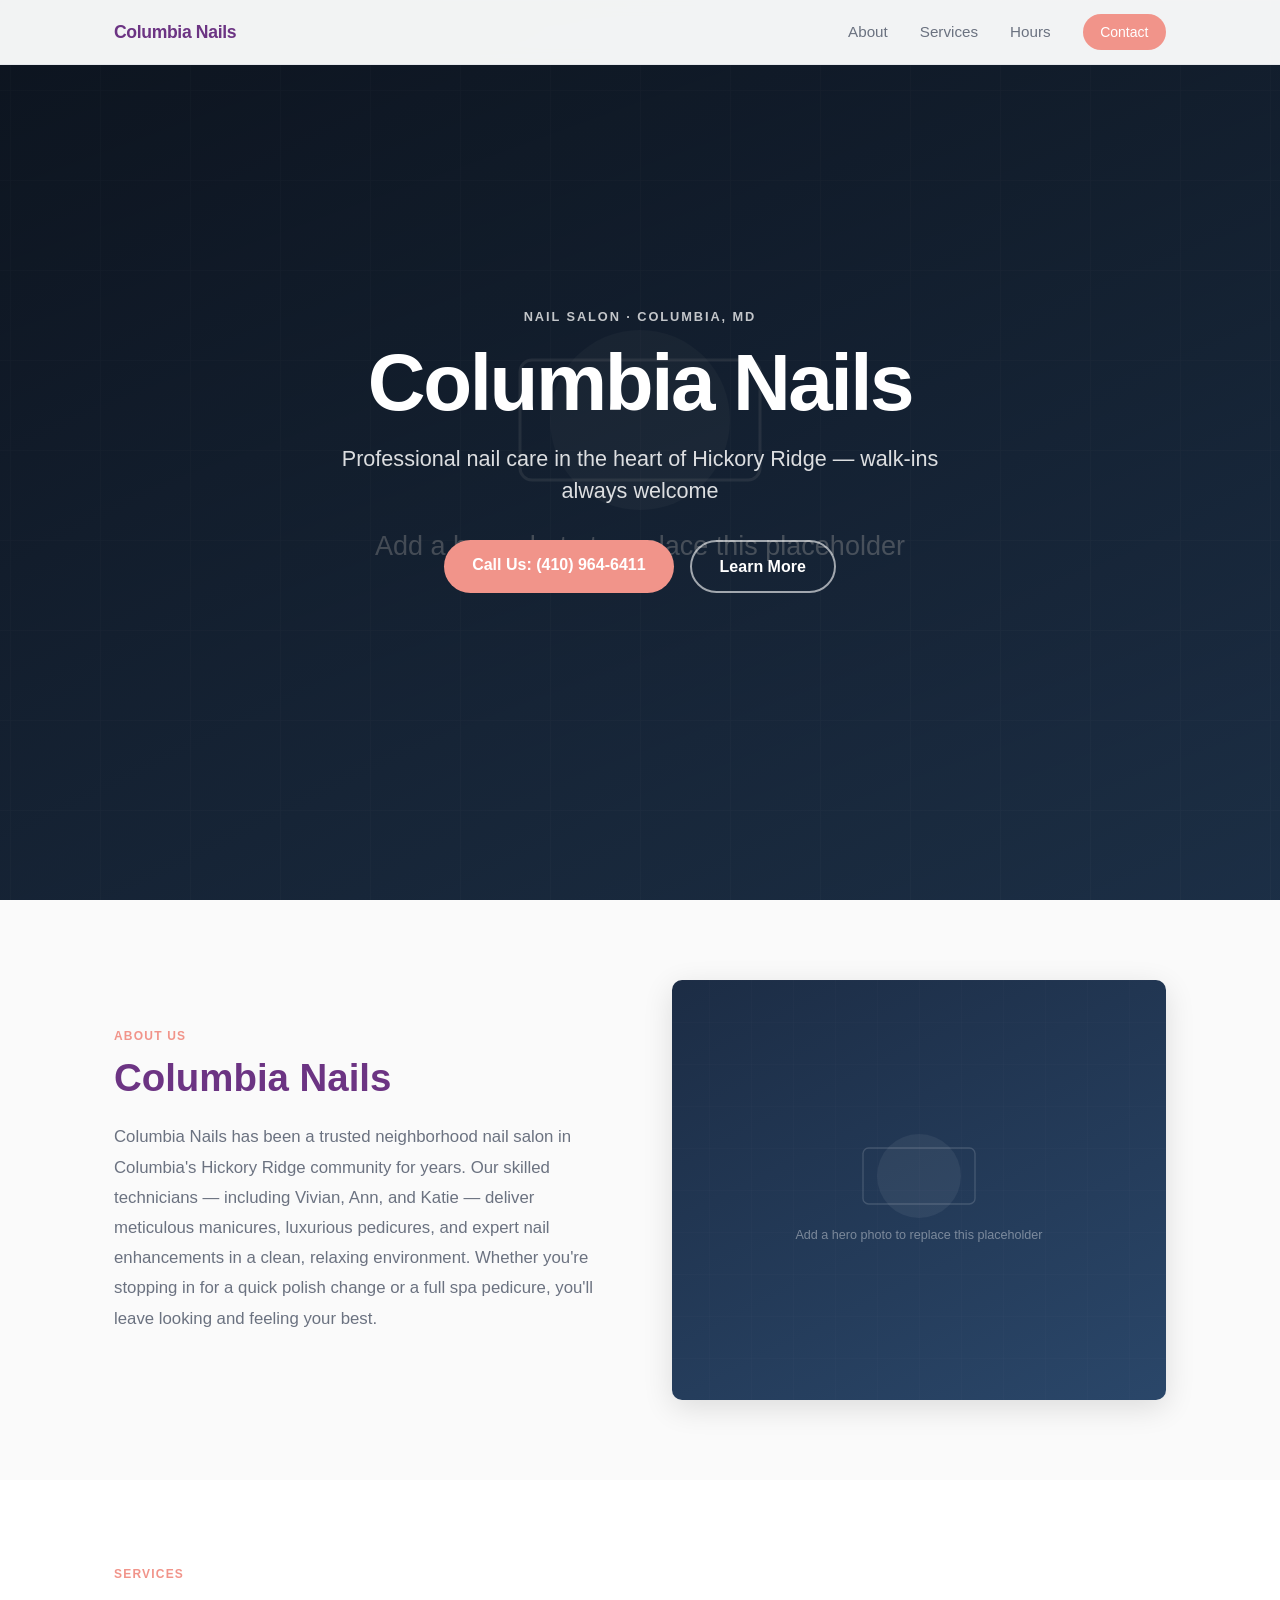
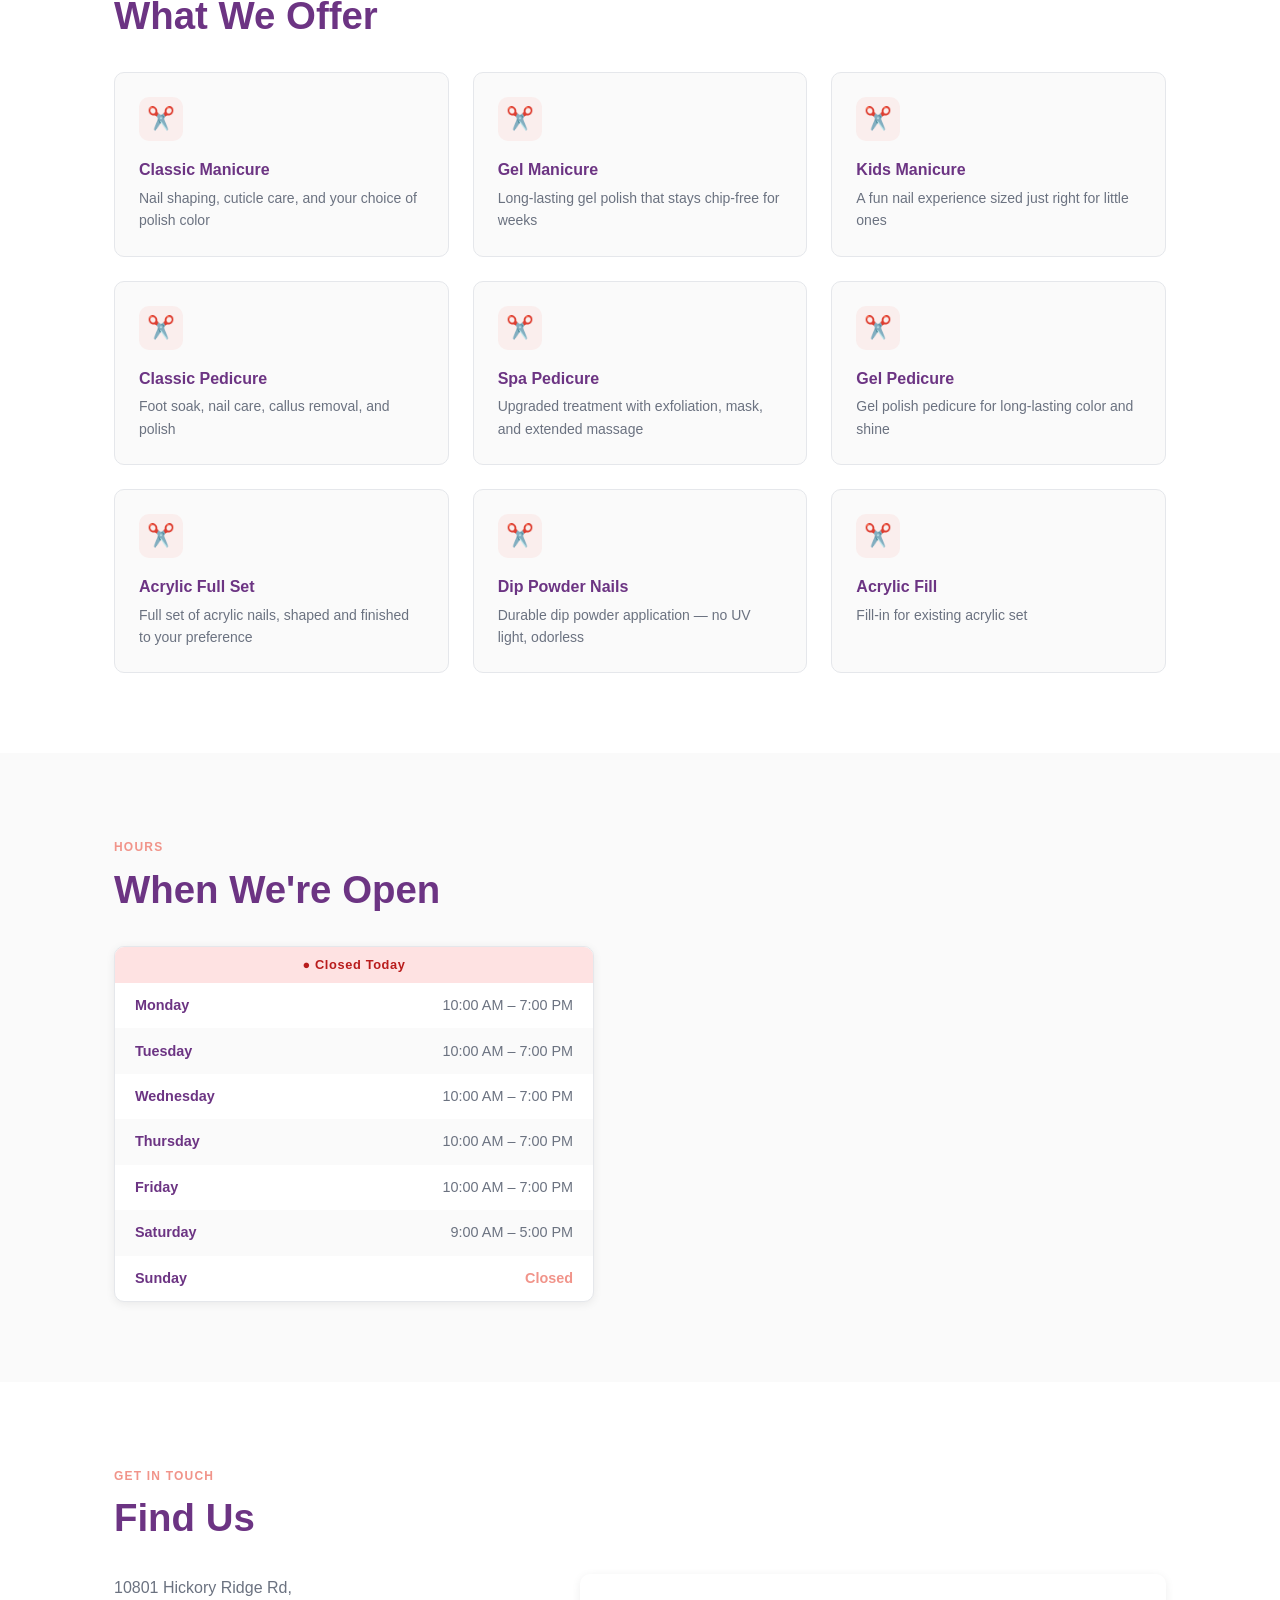
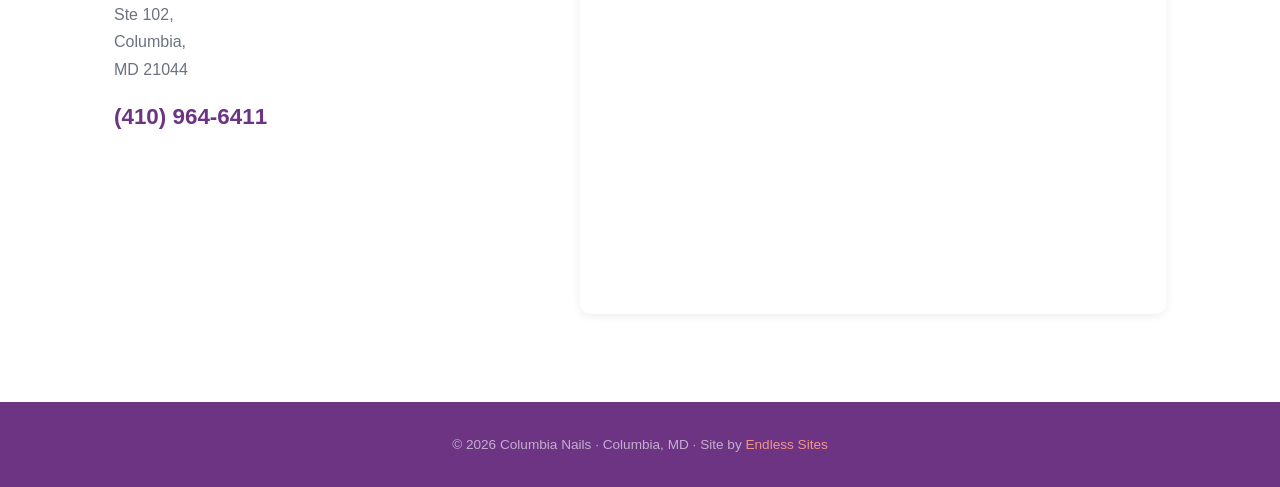
==== sites/columbia-nails-hickory-ridge/index.html @ 7e6adc99 "Bootstrap endless_sites pipeline with 3 prototype sites - CLAUDE.md: standing session instructions f" ====
<!DOCTYPE html>
<html lang="en">
<head>
  <meta charset="UTF-8">
  <meta name="viewport" content="width=device-width, initial-scale=1.0">
  <meta name="description" content="Professional nail care in the heart of Hickory Ridge — walk-ins always welcome">
  <meta property="og:title" content="Columbia Nails">
  <meta property="og:description" content="Professional nail care in the heart of Hickory Ridge — walk-ins always welcome">
  <meta property="og:type" content="website">
  <meta property="og:image" content="assets/placeholder-hero.svg">
  <title>Columbia Nails</title>
  <link rel="stylesheet" href="style.css">
  <style>
    :root {
      --color-primary: #6C3483;
      --color-accent: #F1948A;
    }
  </style>
</head>
<body>

  <!-- ── Navigation ──────────────────────────────────────── -->
  <nav class="nav" id="nav" role="navigation" aria-label="Main navigation">
    <div class="nav__inner">
      <a href="#" class="nav__logo">Columbia Nails</a>
      <button class="nav__hamburger" id="nav-toggle" aria-label="Toggle menu" aria-expanded="false">
        <span></span><span></span><span></span>
      </button>
      <ul class="nav__links" id="nav-links">
        <li><a href="#about">About</a></li>
        <li><a href="#services">Services</a></li>
        <li><a href="#hours">Hours</a></li>
        <li><a href="#contact" class="btn btn--accent">Contact</a></li>
      </ul>
    </div>
  </nav>

  <!-- ── Hero ────────────────────────────────────────────── -->
  <section class="hero" id="hero" style="background-image: url('assets/placeholder-hero.svg');" aria-label="Columbia Nails hero">
    <div class="hero__overlay" aria-hidden="true"></div>
    <div class="hero__content">
      <p class="hero__eyebrow">Nail Salon · Columbia, MD</p>
      <h1 class="hero__title">Columbia Nails</h1>
      <p class="hero__tagline">Professional nail care in the heart of Hickory Ridge — walk-ins always welcome</p>
      <div class="hero__cta">
        <a href="tel:4109646411" class="btn btn--accent">Call Us: (410) 964-6411</a>
        <a href="#about" class="btn btn--outline" style="color:#fff;border-color:rgba(255,255,255,.6);">Learn More</a>
      </div>
    </div>
  </section>

  <!-- ── About ───────────────────────────────────────────── -->
  <section class="about section" id="about">
    <div class="container">
      <div class="about__grid">
        <div class="about__text">
          <span class="section-label">About Us</span>
          <h2>Columbia Nails</h2>
          <p>Columbia Nails has been a trusted neighborhood nail salon in Columbia&#x27;s Hickory Ridge community for years. Our skilled technicians — including Vivian, Ann, and Katie — deliver meticulous manicures, luxurious pedicures, and expert nail enhancements in a clean, relaxing environment. Whether you&#x27;re stopping in for a quick polish change or a full spa pedicure, you&#x27;ll leave looking and feeling your best.</p>
          
        </div>
        <div class="about__image">
          <img src="assets/placeholder-hero.svg" alt="Inside Columbia Nails" loading="lazy">
        </div>
      </div>
    </div>
  </section>

  <!-- ── Services / Menu ─────────────────────────────────── -->
  <section class="services section section--alt" id="services">
    <div class="container">
      <span class="section-label">Services</span>
      <h2>What We Offer</h2>
      <div class="services__grid"><div class="service-card"><div class="service-card__icon">✂️</div><div class="service-card__title">Classic Manicure</div><div class="service-card__desc">Nail shaping, cuticle care, and your choice of polish color</div></div>
<div class="service-card"><div class="service-card__icon">✂️</div><div class="service-card__title">Gel Manicure</div><div class="service-card__desc">Long-lasting gel polish that stays chip-free for weeks</div></div>
<div class="service-card"><div class="service-card__icon">✂️</div><div class="service-card__title">Kids Manicure</div><div class="service-card__desc">A fun nail experience sized just right for little ones</div></div>
<div class="service-card"><div class="service-card__icon">✂️</div><div class="service-card__title">Classic Pedicure</div><div class="service-card__desc">Foot soak, nail care, callus removal, and polish</div></div>
<div class="service-card"><div class="service-card__icon">✂️</div><div class="service-card__title">Spa Pedicure</div><div class="service-card__desc">Upgraded treatment with exfoliation, mask, and extended massage</div></div>
<div class="service-card"><div class="service-card__icon">✂️</div><div class="service-card__title">Gel Pedicure</div><div class="service-card__desc">Gel polish pedicure for long-lasting color and shine</div></div>
<div class="service-card"><div class="service-card__icon">✂️</div><div class="service-card__title">Acrylic Full Set</div><div class="service-card__desc">Full set of acrylic nails, shaped and finished to your preference</div></div>
<div class="service-card"><div class="service-card__icon">✂️</div><div class="service-card__title">Dip Powder Nails</div><div class="service-card__desc">Durable dip powder application — no UV light, odorless</div></div>
<div class="service-card"><div class="service-card__icon">✂️</div><div class="service-card__title">Acrylic Fill</div><div class="service-card__desc">Fill-in for existing acrylic set</div></div></div>
    </div>
  </section>

  <!-- ── Hours ───────────────────────────────────────────── -->
  <section class="hours section" id="hours">
    <div class="container">
      <span class="section-label">Hours</span>
      <h2>When We're Open</h2>
      <div class="hours__card">
        <div class="hours__badge" id="open-now-badge" hidden></div>
        <table class="hours__table" aria-label="Business hours">
          <tbody>
            <tr><td>Monday</td><td>10:00 AM – 7:00 PM</td></tr>
            <tr><td>Tuesday</td><td>10:00 AM – 7:00 PM</td></tr>
            <tr><td>Wednesday</td><td>10:00 AM – 7:00 PM</td></tr>
            <tr><td>Thursday</td><td>10:00 AM – 7:00 PM</td></tr>
            <tr><td>Friday</td><td>10:00 AM – 7:00 PM</td></tr>
            <tr><td>Saturday</td><td>9:00 AM – 5:00 PM</td></tr>
            <tr><td>Sunday</td><td>Closed</td></tr>
          </tbody>
        </table>
      </div>
    </div>
  </section>

  <!-- ── Gallery ─────────────────────────────────────────── -->
  

  <!-- ── Contact ─────────────────────────────────────────── -->
  <section class="contact section section--alt" id="contact">
    <div class="container">
      <span class="section-label">Get In Touch</span>
      <h2>Find Us</h2>
      <div class="contact__grid">
        <div class="contact__info">
          <p class="contact__address">10801 Hickory Ridge Rd,<br> Ste 102,<br> Columbia,<br> MD 21044</p>
          <a href="tel:4109646411" class="contact__phone">(410) 964-6411</a>
          
          
        </div>
        <div class="contact__map">
          <iframe src="https://maps.google.com/maps?q=10801+Hickory+Ridge+Rd+Columbia+MD+21044&amp;output=embed" allowfullscreen loading="lazy" title="Map"></iframe>
        </div>
      </div>
    </div>
  </section>

  <!-- ── Footer ──────────────────────────────────────────── -->
  <footer class="footer">
    <div class="container">
      <p>&copy; 2026 Columbia Nails &middot; Columbia, MD &middot; Site by <a href="#">Endless Sites</a></p>
    </div>
  </footer>

  <script>
    const HOURS_DATA = {"monday": "10:00 AM \u2013 7:00 PM", "tuesday": "10:00 AM \u2013 7:00 PM", "wednesday": "10:00 AM \u2013 7:00 PM", "thursday": "10:00 AM \u2013 7:00 PM", "friday": "10:00 AM \u2013 7:00 PM", "saturday": "9:00 AM \u2013 5:00 PM", "sunday": "Closed"};
  </script>
  <script src="script.js"></script>
</body>
</html>
---- sites/columbia-nails-hickory-ridge/style.css ----
/* =========================================================
   endless_sites — Business Template Stylesheet
   Self-contained, no external dependencies.
   Colors injected via <style> block in <head>.
   ========================================================= */

:root {
  --color-primary: #2C3E50;
  --color-accent: #E67E22;
  --color-bg: #FAFAFA;
  --color-surface: #FFFFFF;
  --color-text: #1F2937;
  --color-text-light: #6B7280;
  --color-border: #E5E7EB;
  --font: -apple-system, BlinkMacSystemFont, 'Segoe UI', Roboto, Helvetica, Arial, sans-serif;
  --radius: 10px;
  --shadow: 0 2px 10px rgba(0,0,0,.07);
  --shadow-lg: 0 8px 30px rgba(0,0,0,.12);
  --max-width: 1100px;
  --transition: .2s ease;
}

*, *::before, *::after { box-sizing: border-box; margin: 0; padding: 0; }

html { scroll-behavior: smooth; font-size: 16px; }

body {
  font-family: var(--font);
  background: var(--color-bg);
  color: var(--color-text);
  line-height: 1.6;
}

img { display: block; max-width: 100%; height: auto; }
a { color: inherit; text-decoration: none; }
ul { list-style: none; }

/* ── Utility ─────────────────────────────────────────────── */
.container { max-width: var(--max-width); margin: 0 auto; padding: 0 1.5rem; }

.section { padding: 5rem 0; }
.section--alt { background: var(--color-surface); }

.section-label {
  display: inline-block;
  font-size: .75rem;
  font-weight: 700;
  letter-spacing: .1em;
  text-transform: uppercase;
  color: var(--color-accent);
  margin-bottom: .5rem;
}

.section h2 {
  font-size: clamp(1.6rem, 4vw, 2.4rem);
  font-weight: 700;
  color: var(--color-primary);
  margin-bottom: 1.25rem;
  line-height: 1.25;
}

.btn {
  display: inline-block;
  padding: .75rem 1.75rem;
  border-radius: 50px;
  font-weight: 600;
  font-size: 1rem;
  transition: transform var(--transition), box-shadow var(--transition), background var(--transition);
  cursor: pointer;
  border: none;
}
.btn:hover { transform: translateY(-2px); box-shadow: var(--shadow-lg); }

.btn--accent {
  background: var(--color-accent);
  color: #fff;
}
.btn--accent:hover { background: color-mix(in srgb, var(--color-accent) 85%, #000); }

.btn--outline {
  background: transparent;
  color: var(--color-primary);
  border: 2px solid var(--color-primary);
}
.btn--outline:hover { background: var(--color-primary); color: #fff; }

/* ── Nav ─────────────────────────────────────────────────── */
.nav {
  position: fixed;
  top: 0; left: 0; right: 0;
  z-index: 100;
  background: rgba(255,255,255,.95);
  backdrop-filter: blur(8px);
  border-bottom: 1px solid var(--color-border);
  transition: box-shadow var(--transition);
}
.nav.scrolled { box-shadow: var(--shadow); }

.nav__inner {
  max-width: var(--max-width);
  margin: 0 auto;
  padding: 0 1.5rem;
  height: 64px;
  display: flex;
  align-items: center;
  justify-content: space-between;
}

.nav__logo {
  font-weight: 800;
  font-size: 1.1rem;
  color: var(--color-primary);
  letter-spacing: -.02em;
}

.nav__links {
  display: flex;
  gap: 2rem;
  align-items: center;
}

.nav__links a {
  font-size: .95rem;
  font-weight: 500;
  color: var(--color-text-light);
  transition: color var(--transition);
}
.nav__links a:hover { color: var(--color-primary); }

.nav__links a.btn {
  color: #fff;
  padding: .45rem 1.1rem;
  font-size: .875rem;
}

.nav__hamburger {
  display: none;
  flex-direction: column;
  gap: 5px;
  background: none;
  border: none;
  cursor: pointer;
  padding: 4px;
}
.nav__hamburger span {
  display: block;
  width: 24px;
  height: 2px;
  background: var(--color-primary);
  border-radius: 2px;
  transition: transform var(--transition), opacity var(--transition);
}
.nav__hamburger.open span:nth-child(1) { transform: translateY(7px) rotate(45deg); }
.nav__hamburger.open span:nth-child(2) { opacity: 0; }
.nav__hamburger.open span:nth-child(3) { transform: translateY(-7px) rotate(-45deg); }

/* ── Hero ────────────────────────────────────────────────── */
.hero {
  position: relative;
  min-height: 100vh;
  display: flex;
  align-items: center;
  justify-content: center;
  text-align: center;
  background-color: var(--color-primary);
  background-size: cover;
  background-position: center;
  background-attachment: fixed;
}

.hero__overlay {
  position: absolute;
  inset: 0;
  background: linear-gradient(160deg, rgba(0,0,0,.55) 0%, rgba(0,0,0,.35) 100%);
}

.hero__content {
  position: relative;
  z-index: 1;
  color: #fff;
  max-width: 700px;
  padding: 2rem 1.5rem;
}

.hero__eyebrow {
  font-size: .8rem;
  font-weight: 700;
  letter-spacing: .15em;
  text-transform: uppercase;
  color: rgba(255,255,255,.75);
  margin-bottom: .75rem;
}

.hero__title {
  font-size: clamp(2.5rem, 8vw, 5rem);
  font-weight: 800;
  line-height: 1.1;
  letter-spacing: -.03em;
  margin-bottom: 1rem;
}

.hero__tagline {
  font-size: clamp(1rem, 2.5vw, 1.35rem);
  font-weight: 400;
  color: rgba(255,255,255,.85);
  margin-bottom: 2rem;
  line-height: 1.5;
}

.hero__cta { display: flex; gap: 1rem; justify-content: center; flex-wrap: wrap; }

/* ── About ───────────────────────────────────────────────── */
.about__grid {
  display: grid;
  grid-template-columns: 1fr 1fr;
  gap: 4rem;
  align-items: center;
}

.about__text p {
  color: var(--color-text-light);
  font-size: 1.05rem;
  line-height: 1.8;
  margin-bottom: 1.5rem;
}

.about__badge {
  display: inline-flex;
  align-items: center;
  gap: .5rem;
  background: color-mix(in srgb, var(--color-accent) 12%, transparent);
  color: var(--color-accent);
  border: 1px solid color-mix(in srgb, var(--color-accent) 25%, transparent);
  padding: .4rem 1rem;
  border-radius: 50px;
  font-size: .85rem;
  font-weight: 600;
}

.about__image img {
  width: 100%;
  height: 420px;
  object-fit: cover;
  border-radius: var(--radius);
  box-shadow: var(--shadow-lg);
}

/* ── Services / Menu ─────────────────────────────────────── */
.services__grid {
  display: grid;
  grid-template-columns: repeat(auto-fill, minmax(280px, 1fr));
  gap: 1.5rem;
  margin-top: 2rem;
}

.service-card {
  background: var(--color-bg);
  border: 1px solid var(--color-border);
  border-radius: var(--radius);
  padding: 1.5rem;
  transition: box-shadow var(--transition), transform var(--transition);
}
.service-card:hover { box-shadow: var(--shadow-lg); transform: translateY(-3px); }

.service-card__icon {
  width: 44px; height: 44px;
  border-radius: 10px;
  background: color-mix(in srgb, var(--color-accent) 12%, transparent);
  display: flex; align-items: center; justify-content: center;
  font-size: 1.4rem;
  margin-bottom: 1rem;
}

.service-card__title {
  font-size: 1rem;
  font-weight: 700;
  color: var(--color-primary);
  margin-bottom: .25rem;
}
.service-card__price {
  font-size: .875rem;
  color: var(--color-accent);
  font-weight: 600;
  margin-bottom: .5rem;
}
.service-card__desc {
  font-size: .875rem;
  color: var(--color-text-light);
  line-height: 1.6;
}

.menu-section { margin-bottom: 2.5rem; }
.menu-section__title {
  font-size: 1.1rem;
  font-weight: 700;
  color: var(--color-primary);
  border-bottom: 2px solid var(--color-accent);
  padding-bottom: .5rem;
  margin-bottom: 1rem;
  display: inline-block;
}
.menu-item {
  display: flex;
  justify-content: space-between;
  align-items: baseline;
  padding: .6rem 0;
  border-bottom: 1px solid var(--color-border);
  gap: 1rem;
}
.menu-item:last-child { border-bottom: none; }
.menu-item__name { font-weight: 500; }
.menu-item__price { font-size: .875rem; color: var(--color-accent); font-weight: 600; white-space: nowrap; }
.menu-item__desc { font-size: .825rem; color: var(--color-text-light); width: 100%; }

/* ── Hours ───────────────────────────────────────────────── */
.hours__card {
  max-width: 480px;
  background: var(--color-surface);
  border: 1px solid var(--color-border);
  border-radius: var(--radius);
  overflow: hidden;
  box-shadow: var(--shadow);
  margin-top: 2rem;
}

.hours__badge {
  background: #DCFCE7;
  color: #15803D;
  font-size: .8rem;
  font-weight: 700;
  text-align: center;
  padding: .5rem;
  letter-spacing: .05em;
}
.hours__badge.closed { background: #FEE2E2; color: #B91C1C; }

.hours__table { width: 100%; border-collapse: collapse; }
.hours__table tr:nth-child(even) { background: var(--color-bg); }
.hours__table td {
  padding: .7rem 1.25rem;
  font-size: .9rem;
}
.hours__table td:first-child { font-weight: 600; color: var(--color-primary); }
.hours__table td:last-child { color: var(--color-text-light); text-align: right; }
.hours__table tr.today td { color: var(--color-primary); font-weight: 700; }
.hours__table tr.today td:last-child { color: var(--color-accent); }

/* ── Gallery ─────────────────────────────────────────────── */
.gallery { padding: 5rem 0; background: var(--color-primary); }
.gallery h2 { color: #fff; }
.gallery .section-label { color: rgba(255,255,255,.6); }

.gallery__grid {
  display: grid;
  grid-template-columns: repeat(3, 1fr);
  gap: 1rem;
  margin-top: 2rem;
}
.gallery__grid img {
  width: 100%;
  height: 240px;
  object-fit: cover;
  border-radius: var(--radius);
  transition: transform var(--transition);
  cursor: zoom-in;
}
.gallery__grid img:hover { transform: scale(1.02); }
.gallery__grid.single { grid-template-columns: 1fr; max-width: 640px; }
.gallery__grid.single img { height: 360px; }

/* ── Contact ─────────────────────────────────────────────── */
.contact__grid {
  display: grid;
  grid-template-columns: 1fr 1.4fr;
  gap: 3rem;
  align-items: start;
  margin-top: 2rem;
}

.contact__address {
  font-size: 1rem;
  line-height: 1.7;
  color: var(--color-text-light);
  margin-bottom: 1rem;
}
.contact__phone {
  display: inline-block;
  font-size: 1.4rem;
  font-weight: 700;
  color: var(--color-primary);
  margin-bottom: 1rem;
  transition: color var(--transition);
}
.contact__phone:hover { color: var(--color-accent); }

.contact__email {
  display: block;
  font-size: .95rem;
  color: var(--color-text-light);
  margin-bottom: 1.5rem;
  transition: color var(--transition);
}
.contact__email:hover { color: var(--color-accent); }

.contact__map iframe {
  width: 100%;
  height: 340px;
  border: none;
  border-radius: var(--radius);
  box-shadow: var(--shadow);
}

/* Contact form */
.contact-form { margin-top: 1.5rem; }
.contact-form label {
  display: block;
  font-size: .85rem;
  font-weight: 600;
  color: var(--color-primary);
  margin-bottom: .3rem;
}
.contact-form input,
.contact-form textarea {
  width: 100%;
  padding: .65rem 1rem;
  border: 1px solid var(--color-border);
  border-radius: 6px;
  font-family: var(--font);
  font-size: .95rem;
  background: var(--color-bg);
  color: var(--color-text);
  margin-bottom: 1rem;
  transition: border-color var(--transition);
}
.contact-form input:focus,
.contact-form textarea:focus {
  outline: none;
  border-color: var(--color-accent);
}
.contact-form textarea { resize: vertical; min-height: 100px; }

/* ── Footer ──────────────────────────────────────────────── */
.footer {
  background: var(--color-primary);
  color: rgba(255,255,255,.6);
  text-align: center;
  padding: 2rem 1.5rem;
  font-size: .85rem;
}
.footer a { color: var(--color-accent); }
.footer a:hover { text-decoration: underline; }

/* ── Responsive ──────────────────────────────────────────── */
@media (max-width: 768px) {
  .section { padding: 3.5rem 0; }

  .nav__hamburger { display: flex; }
  .nav__links {
    display: none;
    position: absolute;
    top: 64px; left: 0; right: 0;
    background: var(--color-surface);
    border-bottom: 1px solid var(--color-border);
    flex-direction: column;
    gap: 0;
    padding: .5rem 0;
    box-shadow: var(--shadow-lg);
  }
  .nav__links.open { display: flex; }
  .nav__links li { width: 100%; }
  .nav__links a {
    display: block;
    padding: .8rem 1.5rem;
    border-radius: 0;
    font-size: 1rem;
  }
  .nav__links a.btn {
    margin: .5rem 1.5rem;
    text-align: center;
  }

  .hero { background-attachment: scroll; }
  .hero__content { padding: 6rem 1.5rem 3rem; }

  .about__grid { grid-template-columns: 1fr; gap: 2rem; }
  .about__image { order: -1; }
  .about__image img { height: 260px; }

  .services__grid { grid-template-columns: 1fr; }

  .gallery__grid { grid-template-columns: 1fr 1fr; }
  .gallery__grid img { height: 180px; }

  .contact__grid { grid-template-columns: 1fr; }
  .contact__map iframe { height: 260px; }
}

@media (max-width: 480px) {
  .gallery__grid { grid-template-columns: 1fr; }
  .gallery__grid img { height: 220px; }
}
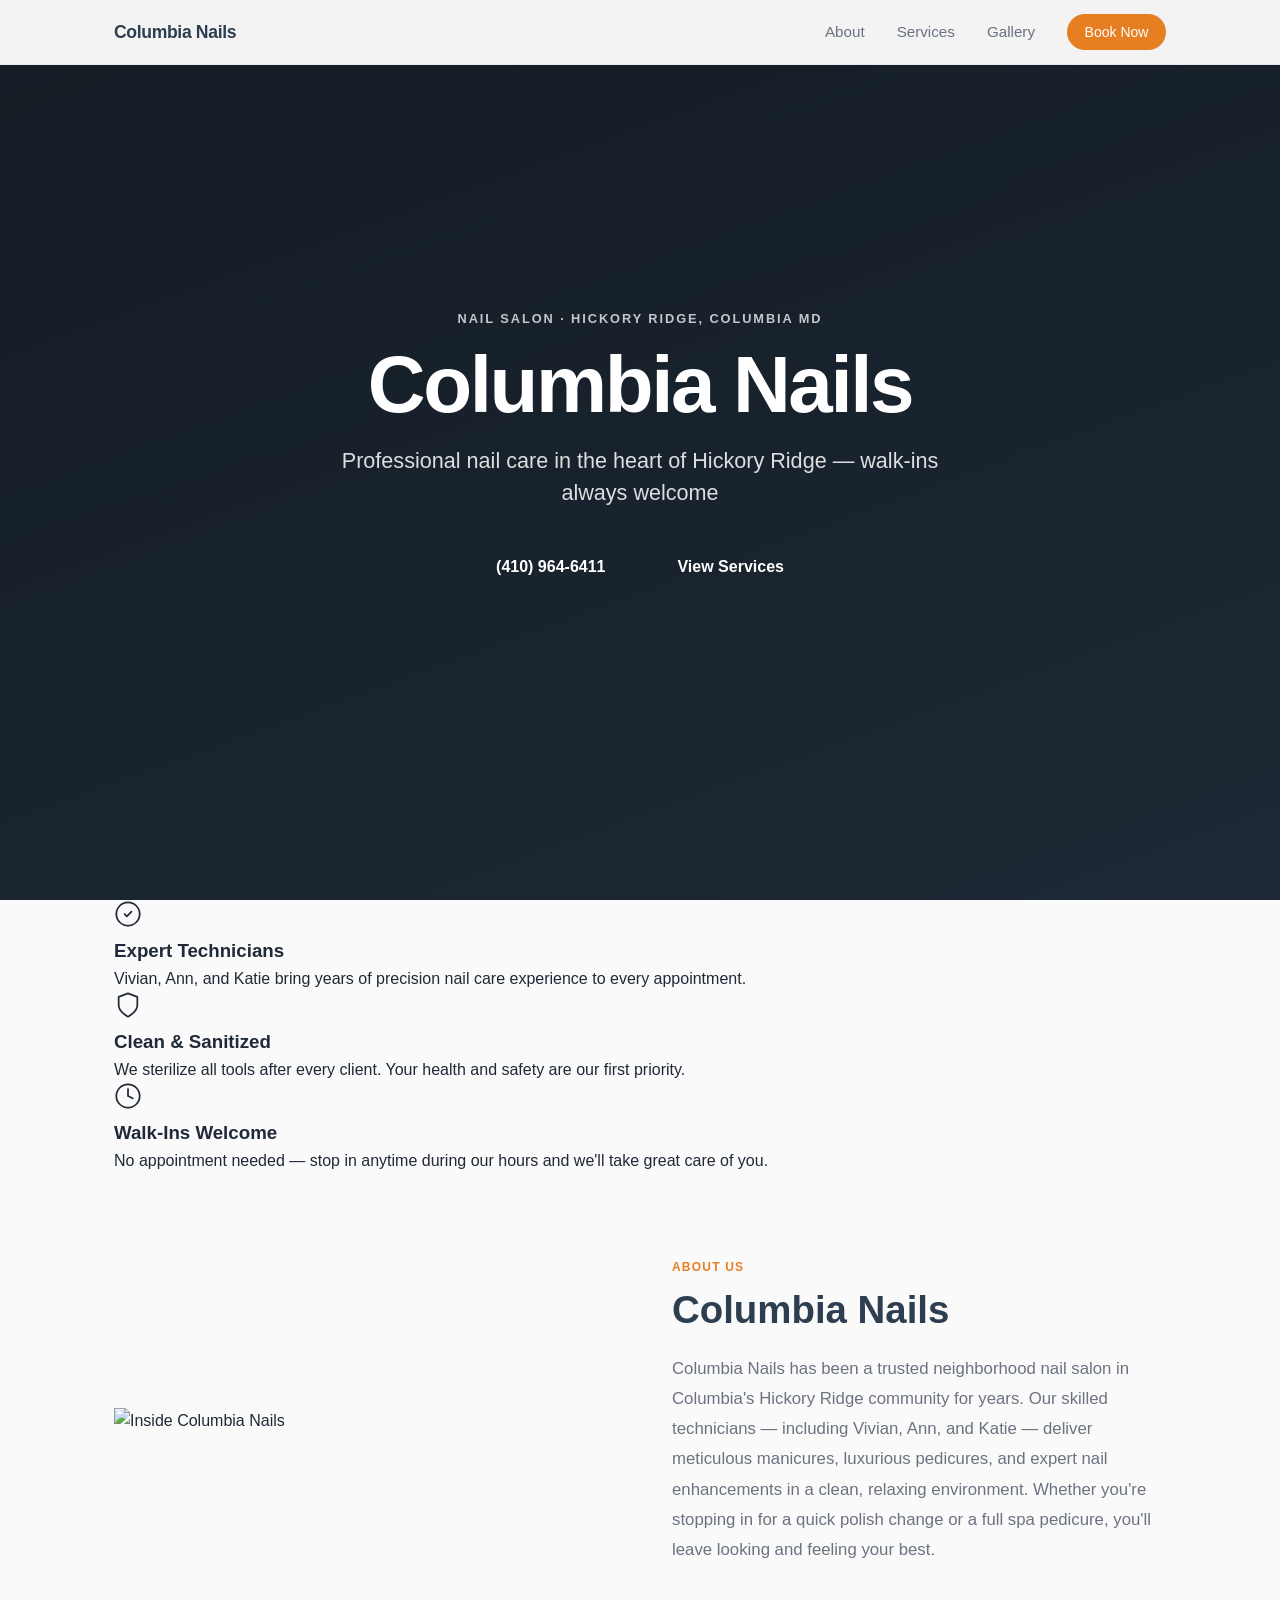
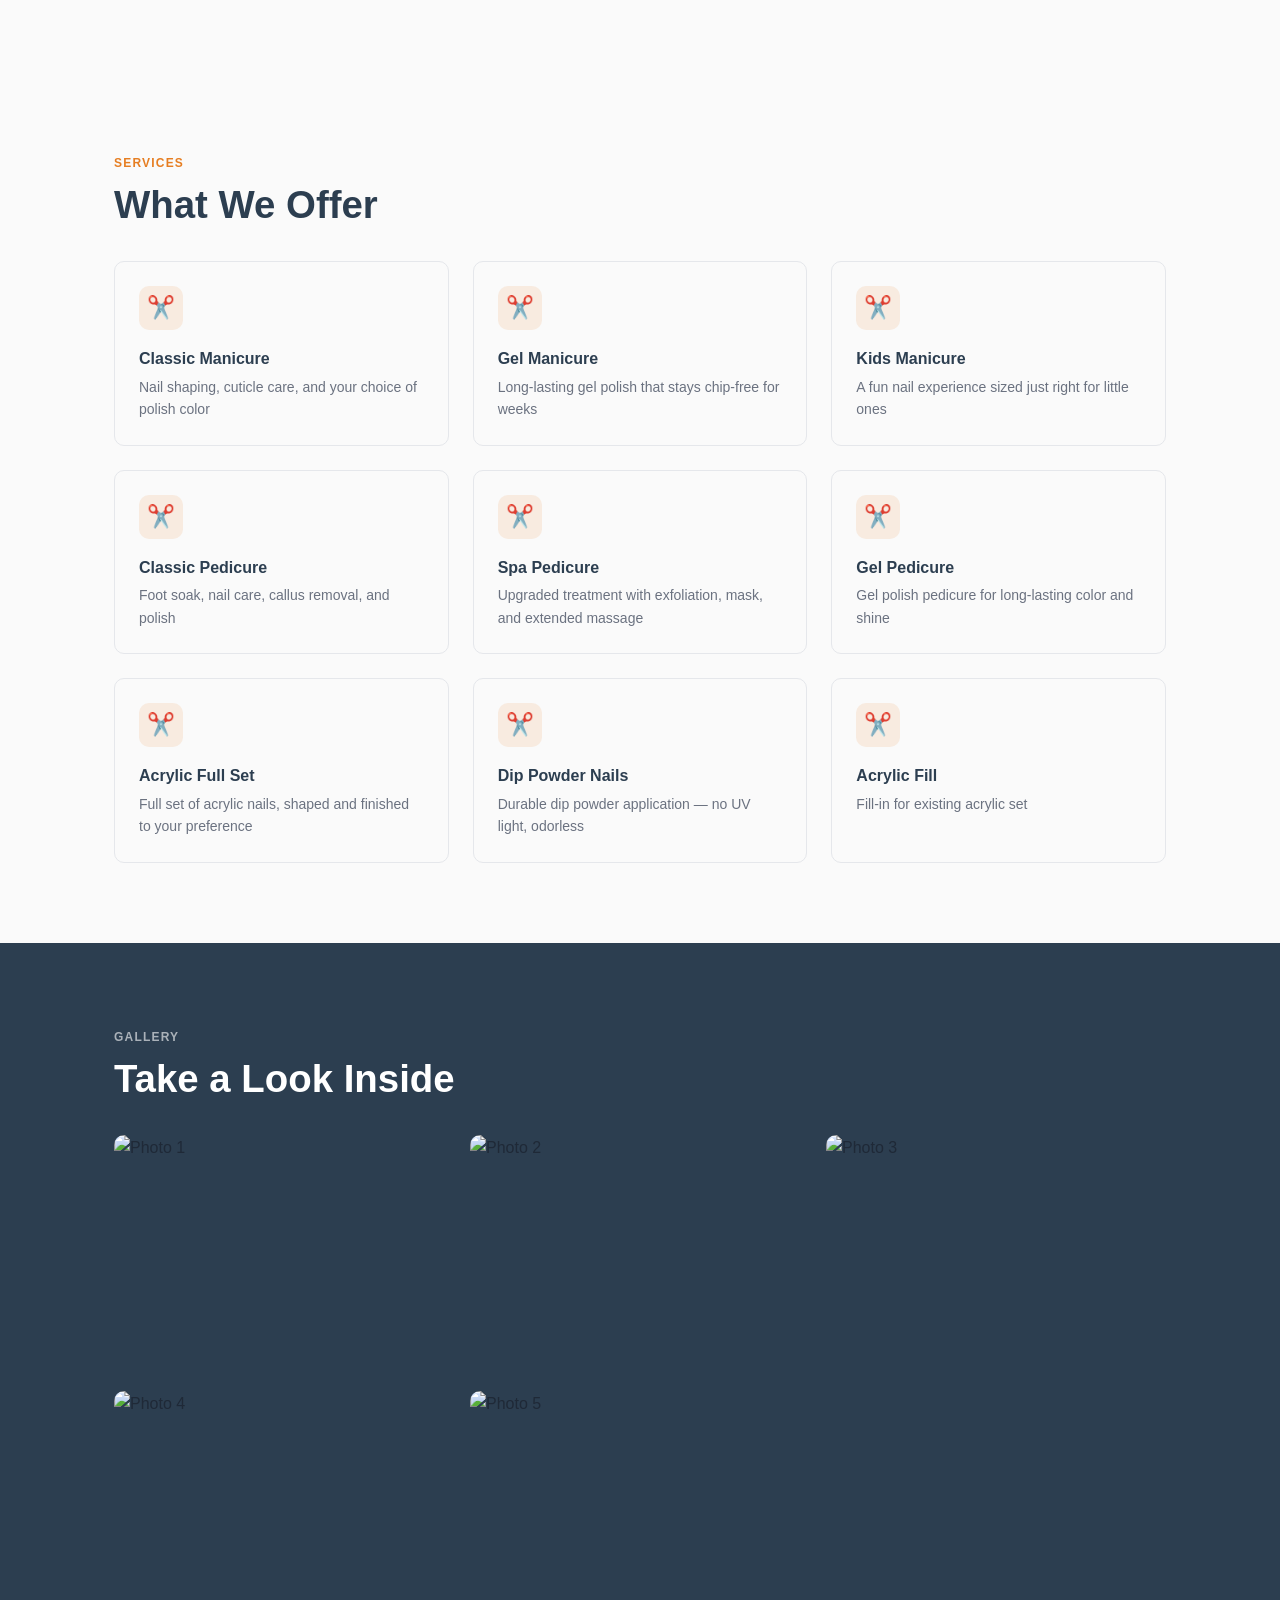
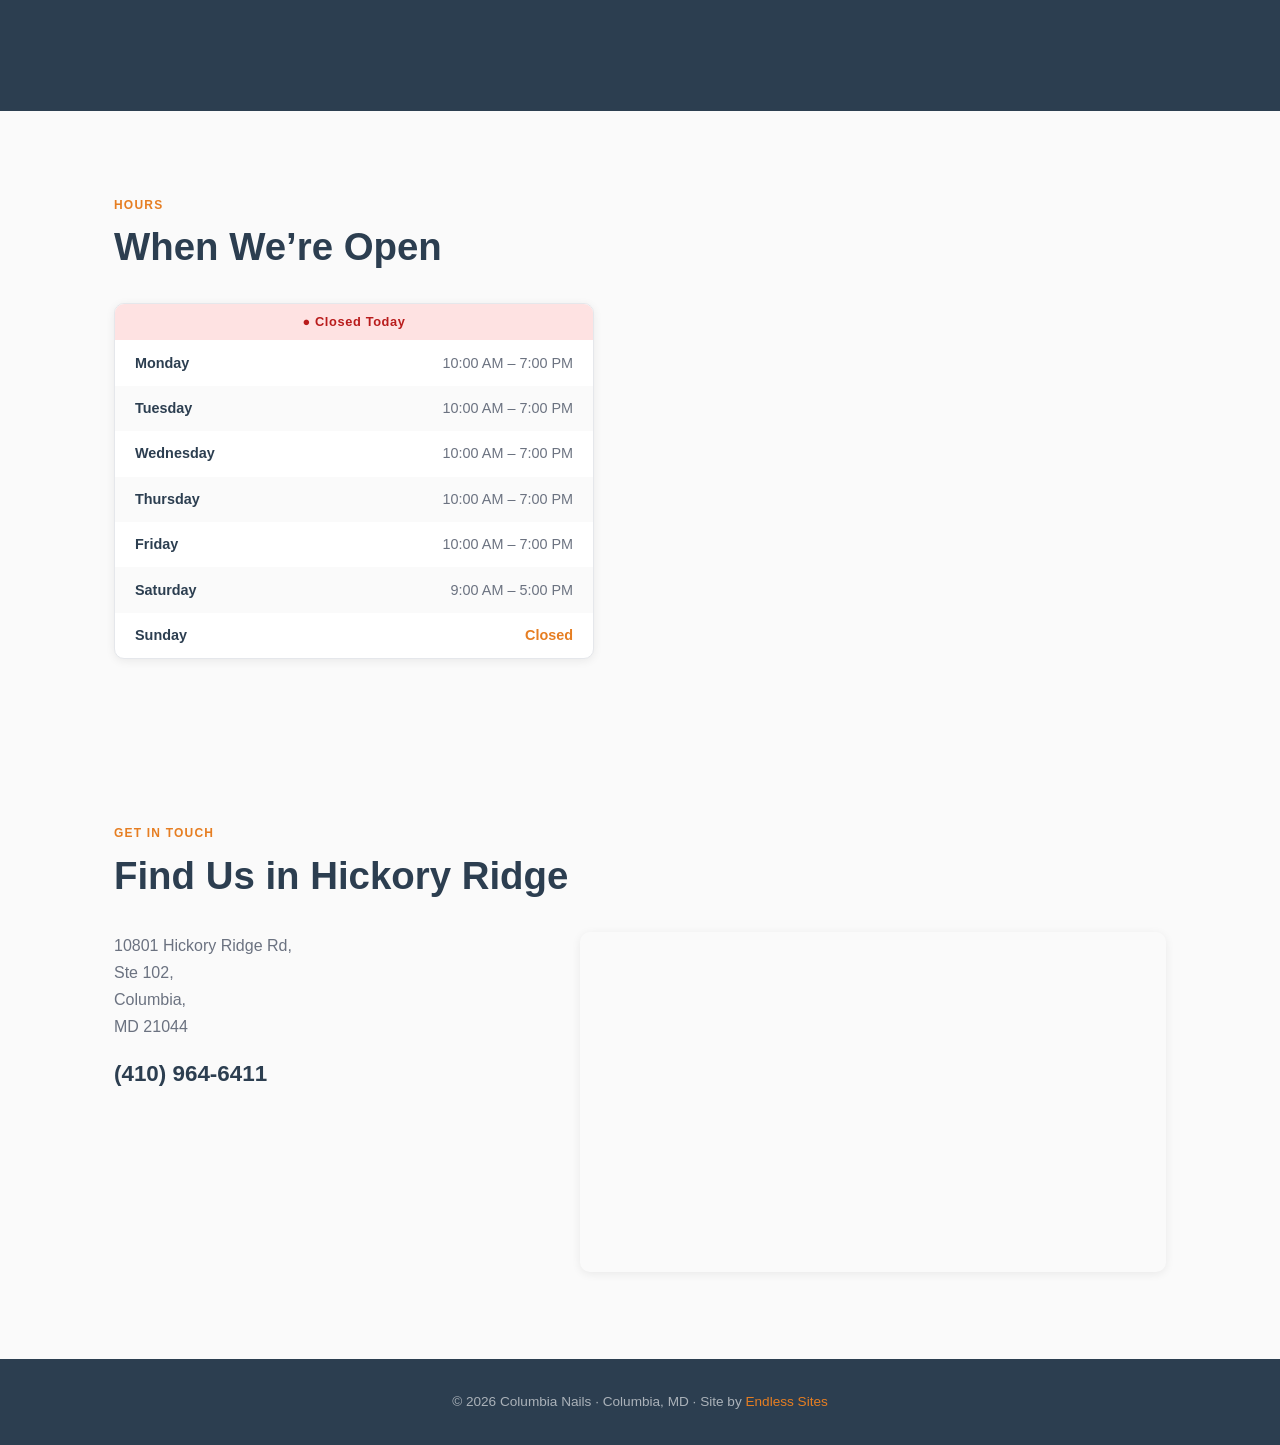
==== commit 5e45f367: "Add three visually distinct category templates (restaurant, cafe, salon) - Restaurant (Namit Filipin" ====
--- a/sites/columbia-nails-hickory-ridge/index.html
+++ b/sites/columbia-nails-hickory-ridge/index.html
@@ -7,19 +7,15 @@
   <meta property="og:title" content="Columbia Nails">
   <meta property="og:description" content="Professional nail care in the heart of Hickory Ridge — walk-ins always welcome">
   <meta property="og:type" content="website">
-  <meta property="og:image" content="assets/placeholder-hero.svg">
+  <meta property="og:image" content="https://images.unsplash.com/photo-1604654894610-df63bc536371?w=1400&amp;q=80&amp;fit=crop">
   <title>Columbia Nails</title>
+  <link rel="preconnect" href="https://fonts.googleapis.com">
+  <link rel="preconnect" href="https://fonts.gstatic.com" crossorigin>
+  <link href="https://fonts.googleapis.com/css2?family=Cormorant+Garamond:ital,wght@0,300;0,400;0,600;1,300;1,400&family=DM+Sans:wght@300;400;500&display=swap" rel="stylesheet">
   <link rel="stylesheet" href="style.css">
-  <style>
-    :root {
-      --color-primary: #6C3483;
-      --color-accent: #F1948A;
-    }
-  </style>
 </head>
 <body>
 
-  <!-- ── Navigation ──────────────────────────────────────── -->
   <nav class="nav" id="nav" role="navigation" aria-label="Main navigation">
     <div class="nav__inner">
       <a href="#" class="nav__logo">Columbia Nails</a>
@@ -29,45 +25,76 @@
       <ul class="nav__links" id="nav-links">
         <li><a href="#about">About</a></li>
         <li><a href="#services">Services</a></li>
-        <li><a href="#hours">Hours</a></li>
-        <li><a href="#contact" class="btn btn--accent">Contact</a></li>
+        <li><a href="#gallery">Gallery</a></li>
+        <li><a href="#contact" class="btn btn--accent">Book Now</a></li>
       </ul>
     </div>
   </nav>
 
-  <!-- ── Hero ────────────────────────────────────────────── -->
-  <section class="hero" id="hero" style="background-image: url('assets/placeholder-hero.svg');" aria-label="Columbia Nails hero">
+  <!-- Light-overlay hero — dark text on airy photo -->
+  <section class="hero" id="hero" style="background-image:url('https://images.unsplash.com/photo-1604654894610-df63bc536371?w=1400&amp;q=80&amp;fit=crop');" aria-label="Columbia Nails">
     <div class="hero__overlay" aria-hidden="true"></div>
     <div class="hero__content">
-      <p class="hero__eyebrow">Nail Salon · Columbia, MD</p>
+      <p class="hero__eyebrow">Nail Salon &middot; Hickory Ridge, Columbia MD</p>
       <h1 class="hero__title">Columbia Nails</h1>
       <p class="hero__tagline">Professional nail care in the heart of Hickory Ridge — walk-ins always welcome</p>
       <div class="hero__cta">
-        <a href="tel:4109646411" class="btn btn--accent">Call Us: (410) 964-6411</a>
-        <a href="#about" class="btn btn--outline" style="color:#fff;border-color:rgba(255,255,255,.6);">Learn More</a>
+        <a href="tel:4109646411" class="btn btn--dark">(410) 964-6411</a>
+        <a href="#services" class="btn btn--ghost-dark">View Services</a>
       </div>
     </div>
   </section>
 
-  <!-- ── About ───────────────────────────────────────────── -->
-  <section class="about section" id="about">
-    <div class="container">
-      <div class="about__grid">
-        <div class="about__text">
-          <span class="section-label">About Us</span>
-          <h2>Columbia Nails</h2>
-          <p>Columbia Nails has been a trusted neighborhood nail salon in Columbia&#x27;s Hickory Ridge community for years. Our skilled technicians — including Vivian, Ann, and Katie — deliver meticulous manicures, luxurious pedicures, and expert nail enhancements in a clean, relaxing environment. Whether you&#x27;re stopping in for a quick polish change or a full spa pedicure, you&#x27;ll leave looking and feeling your best.</p>
-          
+  <!-- Trust section (unique to salon template) -->
+  <section class="trust">
+    <div class="container trust__grid">
+      <div class="trust__item">
+        <div class="trust__icon">
+          <svg width="28" height="28" viewBox="0 0 24 24" fill="none" stroke="currentColor" stroke-width="1.5" stroke-linecap="round" stroke-linejoin="round" aria-hidden="true">
+            <path d="M12 2C6.48 2 2 6.48 2 12s4.48 10 10 10 10-4.48 10-10S17.52 2 12 2z"/>
+            <path d="M9 12l2 2 4-4"/>
+          </svg>
         </div>
-        <div class="about__image">
-          <img src="assets/placeholder-hero.svg" alt="Inside Columbia Nails" loading="lazy">
+        <h3 class="trust__title">Expert Technicians</h3>
+        <p class="trust__desc">Vivian, Ann, and Katie bring years of precision nail care experience to every appointment.</p>
+      </div>
+      <div class="trust__item">
+        <div class="trust__icon">
+          <svg width="28" height="28" viewBox="0 0 24 24" fill="none" stroke="currentColor" stroke-width="1.5" stroke-linecap="round" stroke-linejoin="round" aria-hidden="true">
+            <path d="M12 22s8-4 8-10V5l-8-3-8 3v7c0 6 8 10 8 10z"/>
+          </svg>
         </div>
+        <h3 class="trust__title">Clean &amp; Sanitized</h3>
+        <p class="trust__desc">We sterilize all tools after every client. Your health and safety are our first priority.</p>
+      </div>
+      <div class="trust__item">
+        <div class="trust__icon">
+          <svg width="28" height="28" viewBox="0 0 24 24" fill="none" stroke="currentColor" stroke-width="1.5" stroke-linecap="round" stroke-linejoin="round" aria-hidden="true">
+            <circle cx="12" cy="12" r="10"/>
+            <polyline points="12 6 12 12 16 14"/>
+          </svg>
+        </div>
+        <h3 class="trust__title">Walk-Ins Welcome</h3>
+        <p class="trust__desc">No appointment needed — stop in anytime during our hours and we'll take great care of you.</p>
       </div>
     </div>
   </section>
 
-  <!-- ── Services / Menu ─────────────────────────────────── -->
-  <section class="services section section--alt" id="services">
+  <section class="about section" id="about">
+    <div class="container about__grid">
+      <div class="about__photo">
+        <img src="https://images.unsplash.com/photo-1519014816548-bf5fe059798b?w=1400&amp;q=80&amp;fit=crop" alt="Inside Columbia Nails" loading="lazy">
+      </div>
+      <div class="about__text">
+        <span class="section-label">About Us</span>
+        <h2>Columbia Nails</h2>
+        <p>Columbia Nails has been a trusted neighborhood nail salon in Columbia&#x27;s Hickory Ridge community for years. Our skilled technicians — including Vivian, Ann, and Katie — deliver meticulous manicures, luxurious pedicures, and expert nail enhancements in a clean, relaxing environment. Whether you&#x27;re stopping in for a quick polish change or a full spa pedicure, you&#x27;ll leave looking and feeling your best.</p>
+        
+      </div>
+    </div>
+  </section>
+
+  <section class="services section section--tinted" id="services">
     <div class="container">
       <span class="section-label">Services</span>
       <h2>What We Offer</h2>
@@ -83,11 +110,22 @@
     </div>
   </section>
 
-  <!-- ── Hours ───────────────────────────────────────────── -->
+  <section class="gallery section" id="gallery">
+  <div class="container">
+    <span class="section-label">Gallery</span>
+    <h2>Take a Look Inside</h2>
+    <div class="gallery__grid "><img src="https://images.unsplash.com/photo-1604654894610-df63bc536371?w=1400&amp;q=80&amp;fit=crop" alt="Photo 1" loading="lazy">
+<img src="https://images.unsplash.com/photo-1519014816548-bf5fe059798b?w=1400&amp;q=80&amp;fit=crop" alt="Photo 2" loading="lazy">
+<img src="https://images.unsplash.com/photo-1522337360788-8b13dee7a37e?w=1400&amp;q=80&amp;fit=crop" alt="Photo 3" loading="lazy">
+<img src="https://images.unsplash.com/photo-1560869713-da86a9ec0744?w=1400&amp;q=80&amp;fit=crop" alt="Photo 4" loading="lazy">
+<img src="https://images.unsplash.com/photo-1519751138087-5bf79df62d5b?w=1400&amp;q=80&amp;fit=crop" alt="Photo 5" loading="lazy"></div>
+  </div>
+</section>
+
   <section class="hours section" id="hours">
     <div class="container">
       <span class="section-label">Hours</span>
-      <h2>When We're Open</h2>
+      <h2>When We&#8217;re Open</h2>
       <div class="hours__card">
         <div class="hours__badge" id="open-now-badge" hidden></div>
         <table class="hours__table" aria-label="Business hours">
@@ -105,14 +143,10 @@
     </div>
   </section>
 
-  <!-- ── Gallery ─────────────────────────────────────────── -->
-  
-
-  <!-- ── Contact ─────────────────────────────────────────── -->
-  <section class="contact section section--alt" id="contact">
+  <section class="contact section section--tinted" id="contact">
     <div class="container">
       <span class="section-label">Get In Touch</span>
-      <h2>Find Us</h2>
+      <h2>Find Us in Hickory Ridge</h2>
       <div class="contact__grid">
         <div class="contact__info">
           <p class="contact__address">10801 Hickory Ridge Rd,<br> Ste 102,<br> Columbia,<br> MD 21044</p>
@@ -127,16 +161,13 @@
     </div>
   </section>
 
-  <!-- ── Footer ──────────────────────────────────────────── -->
   <footer class="footer">
     <div class="container">
       <p>&copy; 2026 Columbia Nails &middot; Columbia, MD &middot; Site by <a href="#">Endless Sites</a></p>
     </div>
   </footer>
 
-  <script>
-    const HOURS_DATA = {"monday": "10:00 AM \u2013 7:00 PM", "tuesday": "10:00 AM \u2013 7:00 PM", "wednesday": "10:00 AM \u2013 7:00 PM", "thursday": "10:00 AM \u2013 7:00 PM", "friday": "10:00 AM \u2013 7:00 PM", "saturday": "9:00 AM \u2013 5:00 PM", "sunday": "Closed"};
-  </script>
+  <script>const HOURS_DATA = {"monday": "10:00 AM \u2013 7:00 PM", "tuesday": "10:00 AM \u2013 7:00 PM", "wednesday": "10:00 AM \u2013 7:00 PM", "thursday": "10:00 AM \u2013 7:00 PM", "friday": "10:00 AM \u2013 7:00 PM", "saturday": "9:00 AM \u2013 5:00 PM", "sunday": "Closed"};</script>
   <script src="script.js"></script>
 </body>
 </html>
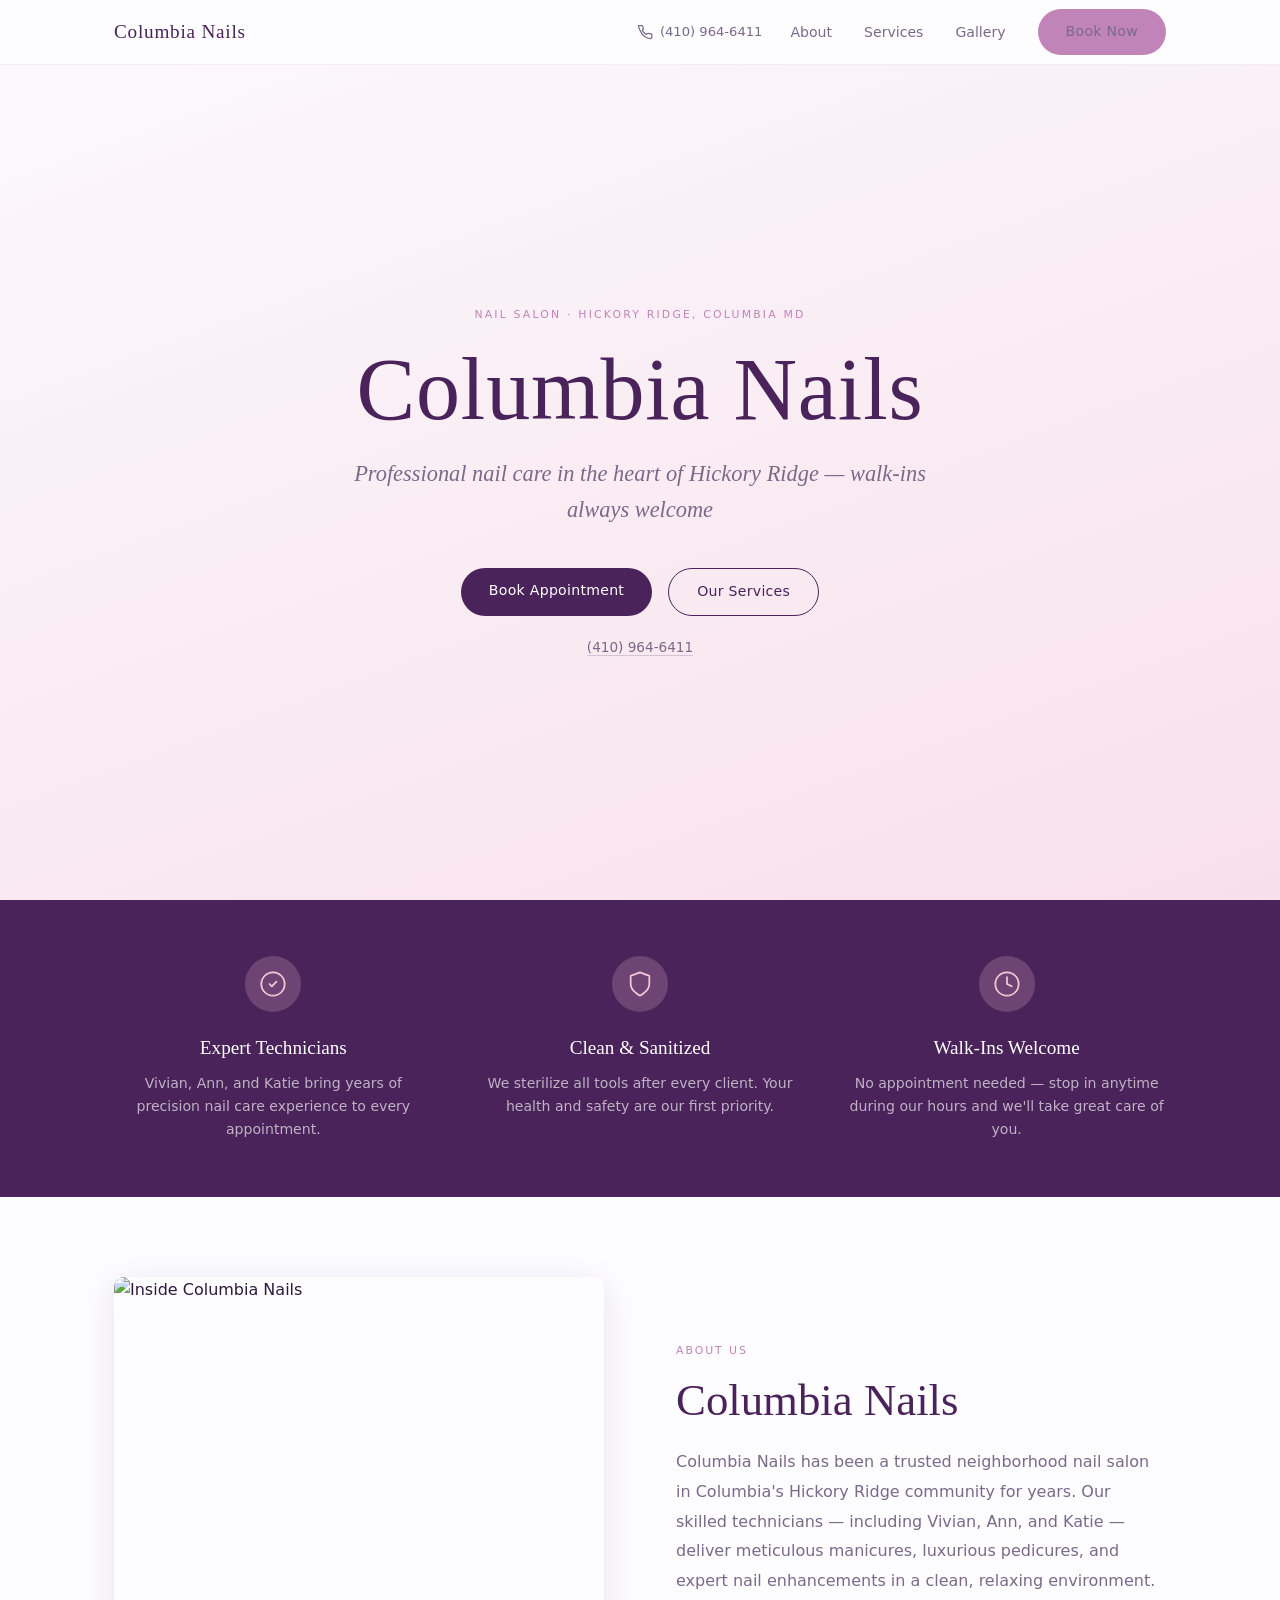
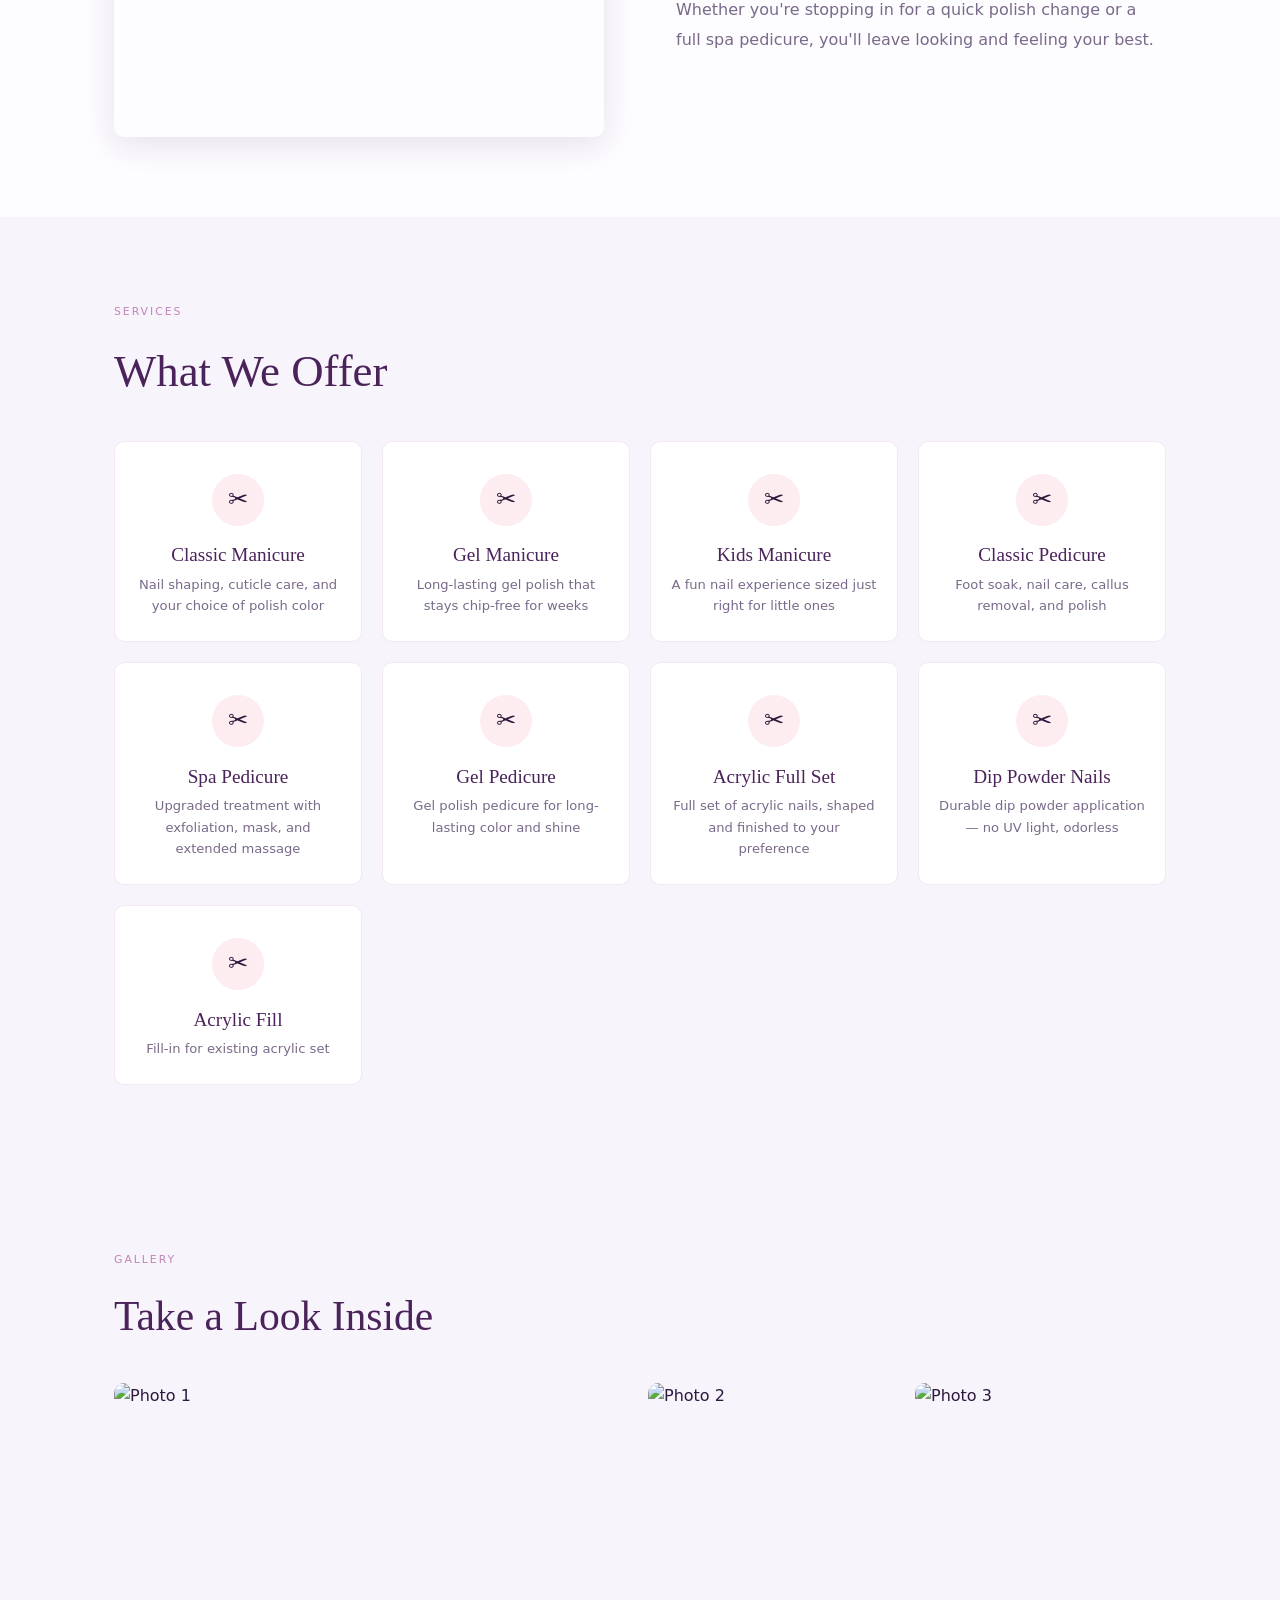
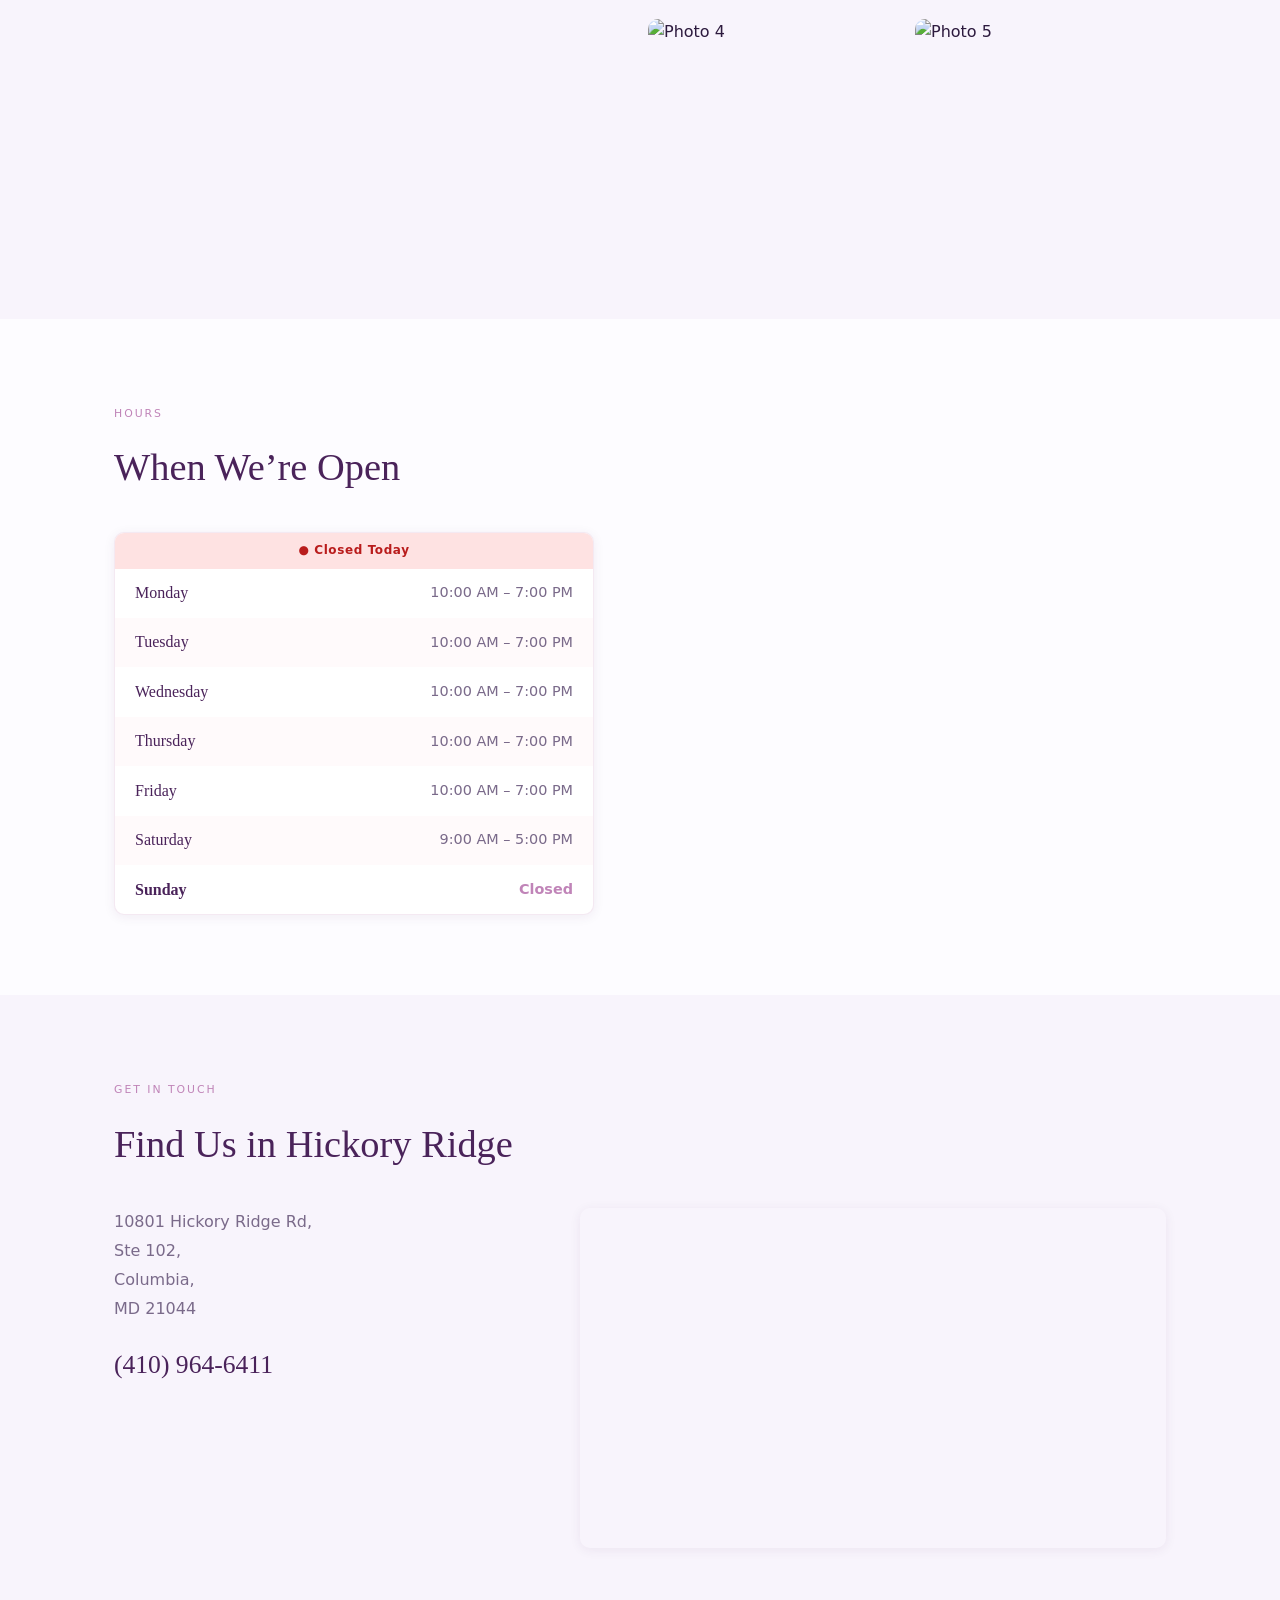
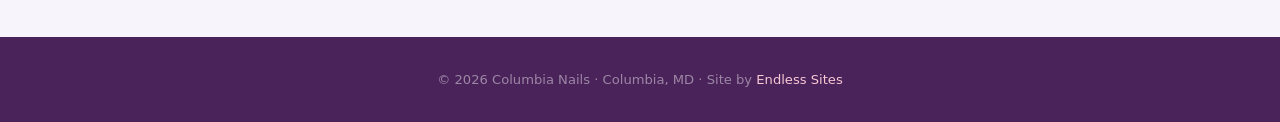
==== commit 8904d4d7: "Fix phone number placement — move to nav, replace hero button with action CTAs Phone number was awkw" ====
--- a/sites/columbia-nails-hickory-ridge/index.html
+++ b/sites/columbia-nails-hickory-ridge/index.html
@@ -22,12 +22,18 @@
       <button class="nav__hamburger" id="nav-toggle" aria-label="Toggle menu" aria-expanded="false">
         <span></span><span></span><span></span>
       </button>
-      <ul class="nav__links" id="nav-links">
-        <li><a href="#about">About</a></li>
-        <li><a href="#services">Services</a></li>
-        <li><a href="#gallery">Gallery</a></li>
-        <li><a href="#contact" class="btn btn--accent">Book Now</a></li>
-      </ul>
+      <div class="nav__right">
+        <a href="tel:4109646411" class="nav__tel" aria-label="Call us">
+          <svg width="15" height="15" viewBox="0 0 24 24" fill="none" stroke="currentColor" stroke-width="2" stroke-linecap="round" stroke-linejoin="round" aria-hidden="true"><path d="M22 16.92v3a2 2 0 01-2.18 2 19.79 19.79 0 01-8.63-3.07A19.5 19.5 0 013.85 9.69 19.73 19.73 0 01.77 1.13 2 2 0 012.76 1h3a2 2 0 012 1.72c.127.96.361 1.903.7 2.81a2 2 0 01-.45 2.11L6.91 8.82a16 16 0 006.29 6.29l1.14-1.14a2 2 0 012.11-.45c.907.339 1.85.573 2.81.7A2 2 0 0122 16.92z"/></svg>
+          <span>(410) 964-6411</span>
+        </a>
+        <ul class="nav__links" id="nav-links">
+          <li><a href="#about">About</a></li>
+          <li><a href="#services">Services</a></li>
+          <li><a href="#gallery">Gallery</a></li>
+          <li><a href="#contact" class="btn btn--accent">Book Now</a></li>
+        </ul>
+      </div>
     </div>
   </nav>
 
@@ -39,9 +45,10 @@
       <h1 class="hero__title">Columbia Nails</h1>
       <p class="hero__tagline">Professional nail care in the heart of Hickory Ridge — walk-ins always welcome</p>
       <div class="hero__cta">
-        <a href="tel:4109646411" class="btn btn--dark">(410) 964-6411</a>
-        <a href="#services" class="btn btn--ghost-dark">View Services</a>
+        <a href="#contact" class="btn btn--dark">Book Appointment</a>
+        <a href="#services" class="btn btn--ghost-dark">Our Services</a>
       </div>
+      <p class="hero__tel"><a href="tel:4109646411">(410) 964-6411</a></p>
     </div>
   </section>
 
--- a/sites/columbia-nails-hickory-ridge/style.css
+++ b/sites/columbia-nails-hickory-ridge/style.css
@@ -1,501 +1,306 @@
 /* =========================================================
-   endless_sites — Business Template Stylesheet
-   Self-contained, no external dependencies.
-   Colors injected via <style> block in <head>.
+   Salon Template — Light, Airy & Editorial
+   Fonts: Cormorant Garamond (headings) + DM Sans (body)
    ========================================================= */
 
 :root {
-  --color-primary: #2C3E50;
-  --color-accent: #E67E22;
-  --color-bg: #FAFAFA;
-  --color-surface: #FFFFFF;
-  --color-text: #1F2937;
-  --color-text-light: #6B7280;
-  --color-border: #E5E7EB;
-  --font: -apple-system, BlinkMacSystemFont, 'Segoe UI', Roboto, Helvetica, Arial, sans-serif;
-  --radius: 10px;
-  --shadow: 0 2px 10px rgba(0,0,0,.07);
-  --shadow-lg: 0 8px 30px rgba(0,0,0,.12);
-  --max-width: 1100px;
-  --transition: .2s ease;
+  --bg:          #fdfcff;
+  --surface:     #f8f4fc;
+  --surface-2:   #fff;
+  --text:        #2d1a3e;
+  --text-muted:  #7a6a8a;
+  --accent:      #c084b8;
+  --accent-soft: #F8C8D4;
+  --plum:        #4a235a;
+  --font-head:   'Cormorant Garamond', Georgia, serif;
+  --font-body:   'DM Sans', system-ui, -apple-system, sans-serif;
+  --max-w:       1100px;
+  --radius:      10px;
+  --shadow:      0 2px 12px rgba(74,35,90,.07);
+  --shadow-lg:   0 8px 32px rgba(74,35,90,.12);
+  --ease:        .22s ease;
 }
 
 *, *::before, *::after { box-sizing: border-box; margin: 0; padding: 0; }
-
 html { scroll-behavior: smooth; font-size: 16px; }
-
-body {
-  font-family: var(--font);
-  background: var(--color-bg);
-  color: var(--color-text);
-  line-height: 1.6;
-}
-
-img { display: block; max-width: 100%; height: auto; }
-a { color: inherit; text-decoration: none; }
-ul { list-style: none; }
-
-/* ── Utility ─────────────────────────────────────────────── */
-.container { max-width: var(--max-width); margin: 0 auto; padding: 0 1.5rem; }
-
-.section { padding: 5rem 0; }
-.section--alt { background: var(--color-surface); }
+body { font-family: var(--font-body); background: var(--bg); color: var(--text); line-height: 1.65; }
+img  { display: block; max-width: 100%; height: auto; }
+a    { color: inherit; text-decoration: none; }
+ul   { list-style: none; }
+
+.container { max-width: var(--max-w); margin: 0 auto; padding: 0 1.5rem; }
+.section    { padding: 5rem 0; }
+.section--tinted { background: var(--surface); }
 
 .section-label {
-  display: inline-block;
-  font-size: .75rem;
-  font-weight: 700;
-  letter-spacing: .1em;
-  text-transform: uppercase;
-  color: var(--color-accent);
-  margin-bottom: .5rem;
-}
-
-.section h2 {
-  font-size: clamp(1.6rem, 4vw, 2.4rem);
-  font-weight: 700;
-  color: var(--color-primary);
-  margin-bottom: 1.25rem;
-  line-height: 1.25;
-}
-
+  display: inline-block; font-family: var(--font-body);
+  font-size: .68rem; font-weight: 500; letter-spacing: .18em; text-transform: uppercase;
+  color: var(--accent); margin-bottom: .85rem;
+}
+
+/* ── Nav (white/lavender tint) ─────────────────────────── */
+.nav {
+  position: fixed; top: 0; left: 0; right: 0; z-index: 100;
+  background: rgba(253,252,255,.94);
+  backdrop-filter: blur(12px);
+  border-bottom: 1px solid rgba(192,132,184,.15);
+  transition: box-shadow var(--ease);
+}
+.nav.scrolled { box-shadow: var(--shadow); }
+.nav__inner {
+  max-width: var(--max-w); margin: 0 auto; padding: 0 1.5rem;
+  height: 64px; display: flex; align-items: center; justify-content: space-between;
+}
+.nav__logo {
+  font-family: var(--font-head); font-size: 1.2rem; font-weight: 400;
+  color: var(--plum); letter-spacing: .04em;
+}
+.nav__links { display: flex; gap: 2rem; align-items: center; }
+.nav__links a {
+  font-size: .88rem; font-weight: 400; color: var(--text-muted); transition: color var(--ease);
+}
+.nav__links a:hover { color: var(--plum); }
+.nav__hamburger {
+  display: none; flex-direction: column; gap: 5px;
+  background: none; border: none; cursor: pointer; padding: 4px;
+}
+.nav__hamburger span {
+  display: block; width: 24px; height: 1.5px; background: var(--plum);
+  border-radius: 2px; transition: transform var(--ease), opacity var(--ease);
+}
+.nav__hamburger.open span:nth-child(1) { transform: translateY(6.5px) rotate(45deg); }
+.nav__hamburger.open span:nth-child(2) { opacity: 0; }
+.nav__hamburger.open span:nth-child(3) { transform: translateY(-6.5px) rotate(-45deg); }
+
+.nav__right { display: flex; align-items: center; gap: 1.75rem; }
+.nav__tel {
+  display: flex; align-items: center; gap: .4rem;
+  font-size: .82rem; color: var(--text-muted);
+  transition: color var(--ease); white-space: nowrap;
+}
+.nav__tel:hover { color: var(--plum); }
+
+/* ── Buttons ───────────────────────────────────────────── */
 .btn {
-  display: inline-block;
-  padding: .75rem 1.75rem;
-  border-radius: 50px;
-  font-weight: 600;
-  font-size: 1rem;
-  transition: transform var(--transition), box-shadow var(--transition), background var(--transition);
-  cursor: pointer;
-  border: none;
-}
-.btn:hover { transform: translateY(-2px); box-shadow: var(--shadow-lg); }
-
-.btn--accent {
-  background: var(--color-accent);
-  color: #fff;
-}
-.btn--accent:hover { background: color-mix(in srgb, var(--color-accent) 85%, #000); }
-
-.btn--outline {
-  background: transparent;
-  color: var(--color-primary);
-  border: 2px solid var(--color-primary);
-}
-.btn--outline:hover { background: var(--color-primary); color: #fff; }
-
-/* ── Nav ─────────────────────────────────────────────────── */
-.nav {
-  position: fixed;
-  top: 0; left: 0; right: 0;
-  z-index: 100;
-  background: rgba(255,255,255,.95);
-  backdrop-filter: blur(8px);
-  border-bottom: 1px solid var(--color-border);
-  transition: box-shadow var(--transition);
-}
-.nav.scrolled { box-shadow: var(--shadow); }
-
-.nav__inner {
-  max-width: var(--max-width);
-  margin: 0 auto;
-  padding: 0 1.5rem;
-  height: 64px;
-  display: flex;
-  align-items: center;
-  justify-content: space-between;
-}
-
-.nav__logo {
-  font-weight: 800;
-  font-size: 1.1rem;
-  color: var(--color-primary);
-  letter-spacing: -.02em;
-}
-
-.nav__links {
-  display: flex;
-  gap: 2rem;
-  align-items: center;
-}
-
-.nav__links a {
-  font-size: .95rem;
-  font-weight: 500;
-  color: var(--color-text-light);
-  transition: color var(--transition);
-}
-.nav__links a:hover { color: var(--color-primary); }
-
-.nav__links a.btn {
-  color: #fff;
-  padding: .45rem 1.1rem;
-  font-size: .875rem;
-}
-
-.nav__hamburger {
-  display: none;
-  flex-direction: column;
-  gap: 5px;
-  background: none;
-  border: none;
-  cursor: pointer;
-  padding: 4px;
-}
-.nav__hamburger span {
-  display: block;
-  width: 24px;
-  height: 2px;
-  background: var(--color-primary);
-  border-radius: 2px;
-  transition: transform var(--transition), opacity var(--transition);
-}
-.nav__hamburger.open span:nth-child(1) { transform: translateY(7px) rotate(45deg); }
-.nav__hamburger.open span:nth-child(2) { opacity: 0; }
-.nav__hamburger.open span:nth-child(3) { transform: translateY(-7px) rotate(-45deg); }
-
-/* ── Hero ────────────────────────────────────────────────── */
+  display: inline-block; padding: .7rem 1.75rem; border-radius: 50px;
+  font-family: var(--font-body); font-weight: 500; font-size: .88rem;
+  transition: all var(--ease); cursor: pointer; border: none; letter-spacing: .02em;
+}
+.btn--accent { background: var(--accent); color: #fff; }
+.btn--accent:hover { background: var(--plum); }
+.btn--dark   { background: var(--plum); color: #fff; }
+.btn--dark:hover { background: #2d1a3e; }
+.btn--ghost-dark {
+  background: transparent; color: var(--plum); border: 1.5px solid var(--plum);
+}
+.btn--ghost-dark:hover { background: var(--plum); color: #fff; }
+
+/* ── Hero (LIGHT overlay — unique to salon) ────────────── */
 .hero {
-  position: relative;
-  min-height: 100vh;
-  display: flex;
-  align-items: center;
-  justify-content: center;
+  position: relative; min-height: 100vh; display: flex; align-items: center;
+  justify-content: center; text-align: center;
+  background-color: var(--surface); background-size: cover; background-position: center;
+}
+.hero__overlay {
+  position: absolute; inset: 0;
+  background: linear-gradient(160deg, rgba(253,252,255,.72) 0%, rgba(248,200,212,.45) 100%);
+}
+.hero__content {
+  position: relative; z-index: 1; max-width: 680px;
+  padding: 8rem 1.5rem 4rem; margin: 0 auto;
+}
+.hero__eyebrow {
+  font-family: var(--font-body); font-size: .68rem; font-weight: 500;
+  letter-spacing: .2em; text-transform: uppercase; color: var(--accent); margin-bottom: 1.25rem;
+}
+.hero__title {
+  font-family: var(--font-head); font-size: clamp(2.8rem, 8vw, 5.5rem);
+  font-weight: 300; line-height: 1.05; letter-spacing: .01em;
+  color: var(--plum); margin-bottom: 1.25rem;
+}
+.hero__tagline {
+  font-family: var(--font-head); font-style: italic; font-weight: 300;
+  font-size: clamp(1.05rem, 2.5vw, 1.4rem);
+  color: var(--text-muted); margin-bottom: 2.5rem; line-height: 1.6;
+}
+.hero__cta { display: flex; gap: 1rem; justify-content: center; flex-wrap: wrap; }
+.hero__tel {
+  margin-top: 1.25rem; font-size: .85rem; color: var(--text-muted);
   text-align: center;
-  background-color: var(--color-primary);
-  background-size: cover;
-  background-position: center;
-  background-attachment: fixed;
-}
-
-.hero__overlay {
-  position: absolute;
-  inset: 0;
-  background: linear-gradient(160deg, rgba(0,0,0,.55) 0%, rgba(0,0,0,.35) 100%);
-}
-
-.hero__content {
-  position: relative;
-  z-index: 1;
-  color: #fff;
-  max-width: 700px;
-  padding: 2rem 1.5rem;
-}
-
-.hero__eyebrow {
-  font-size: .8rem;
-  font-weight: 700;
-  letter-spacing: .15em;
-  text-transform: uppercase;
-  color: rgba(255,255,255,.75);
-  margin-bottom: .75rem;
-}
-
-.hero__title {
-  font-size: clamp(2.5rem, 8vw, 5rem);
-  font-weight: 800;
-  line-height: 1.1;
-  letter-spacing: -.03em;
-  margin-bottom: 1rem;
-}
-
-.hero__tagline {
-  font-size: clamp(1rem, 2.5vw, 1.35rem);
-  font-weight: 400;
-  color: rgba(255,255,255,.85);
-  margin-bottom: 2rem;
-  line-height: 1.5;
-}
-
-.hero__cta { display: flex; gap: 1rem; justify-content: center; flex-wrap: wrap; }
-
-/* ── About ───────────────────────────────────────────────── */
-.about__grid {
-  display: grid;
-  grid-template-columns: 1fr 1fr;
-  gap: 4rem;
-  align-items: center;
-}
-
+}
+.hero__tel a {
+  color: inherit; border-bottom: 1px solid rgba(74,35,90,.2);
+  transition: color var(--ease), border-color var(--ease);
+}
+.hero__tel a:hover { color: var(--plum); border-color: var(--plum); }
+
+/* ── Trust section (unique to salon) ──────────────────── */
+.trust { background: var(--plum); padding: 3.5rem 0; }
+.trust__grid {
+  display: grid; grid-template-columns: repeat(3, 1fr); gap: 3rem; text-align: center;
+}
+.trust__icon {
+  width: 56px; height: 56px; margin: 0 auto 1.25rem;
+  border-radius: 50%; background: rgba(248,200,212,.2);
+  display: flex; align-items: center; justify-content: center;
+  color: var(--accent-soft);
+}
+.trust__title {
+  font-family: var(--font-head); font-size: 1.2rem; font-weight: 400;
+  color: #fff; margin-bottom: .5rem;
+}
+.trust__desc { font-size: .88rem; color: rgba(255,255,255,.65); line-height: 1.65; }
+
+/* ── About ─────────────────────────────────────────────── */
+.about { background: var(--bg); }
+.about__grid { display: grid; grid-template-columns: 1fr 1fr; gap: 4.5rem; align-items: center; }
+.about__text h2 {
+  font-family: var(--font-head); font-size: clamp(1.8rem, 4vw, 2.8rem);
+  font-weight: 300; color: var(--plum); margin-bottom: 1.25rem; line-height: 1.2;
+}
 .about__text p {
-  color: var(--color-text-light);
-  font-size: 1.05rem;
-  line-height: 1.8;
-  margin-bottom: 1.5rem;
-}
-
+  font-size: 1rem; line-height: 1.85; color: var(--text-muted); margin-bottom: 1.5rem;
+}
+.about__photo img {
+  width: 100%; height: 460px; object-fit: cover;
+  border-radius: var(--radius); box-shadow: var(--shadow-lg);
+}
 .about__badge {
-  display: inline-flex;
-  align-items: center;
-  gap: .5rem;
-  background: color-mix(in srgb, var(--color-accent) 12%, transparent);
-  color: var(--color-accent);
-  border: 1px solid color-mix(in srgb, var(--color-accent) 25%, transparent);
-  padding: .4rem 1rem;
-  border-radius: 50px;
-  font-size: .85rem;
-  font-weight: 600;
-}
-
-.about__image img {
-  width: 100%;
-  height: 420px;
-  object-fit: cover;
-  border-radius: var(--radius);
-  box-shadow: var(--shadow-lg);
-}
-
-/* ── Services / Menu ─────────────────────────────────────── */
+  display: inline-flex; align-items: center;
+  background: rgba(192,132,184,.1); color: var(--plum);
+  border: 1px solid rgba(192,132,184,.25); padding: .4rem 1rem;
+  border-radius: 50px; font-size: .82rem; font-weight: 400;
+}
+
+/* ── Service cards (centered portrait style) ───────────── */
+.services h2 {
+  font-family: var(--font-head); font-size: clamp(1.8rem, 4vw, 2.8rem);
+  font-weight: 300; color: var(--plum); margin-bottom: 2rem;
+}
 .services__grid {
-  display: grid;
-  grid-template-columns: repeat(auto-fill, minmax(280px, 1fr));
-  gap: 1.5rem;
-  margin-top: 2rem;
-}
-
+  display: grid; grid-template-columns: repeat(auto-fill, minmax(220px, 1fr));
+  gap: 1.25rem; margin-top: .5rem;
+}
 .service-card {
-  background: var(--color-bg);
-  border: 1px solid var(--color-border);
-  border-radius: var(--radius);
-  padding: 1.5rem;
-  transition: box-shadow var(--transition), transform var(--transition);
+  background: var(--surface-2); border: 1px solid rgba(192,132,184,.18);
+  border-radius: var(--radius); padding: 2rem 1.25rem 1.5rem;
+  text-align: center; transition: box-shadow var(--ease), transform var(--ease);
 }
 .service-card:hover { box-shadow: var(--shadow-lg); transform: translateY(-3px); }
-
 .service-card__icon {
-  width: 44px; height: 44px;
-  border-radius: 10px;
-  background: color-mix(in srgb, var(--color-accent) 12%, transparent);
-  display: flex; align-items: center; justify-content: center;
-  font-size: 1.4rem;
-  margin-bottom: 1rem;
-}
-
+  width: 52px; height: 52px; border-radius: 50%;
+  background: rgba(248,200,212,.35); margin: 0 auto 1.1rem;
+  display: flex; align-items: center; justify-content: center; font-size: 1.5rem;
+}
 .service-card__title {
-  font-size: 1rem;
-  font-weight: 700;
-  color: var(--color-primary);
-  margin-bottom: .25rem;
+  font-family: var(--font-head); font-size: 1.2rem; font-weight: 400;
+  color: var(--plum); margin-bottom: .4rem; line-height: 1.25;
 }
 .service-card__price {
-  font-size: .875rem;
-  color: var(--color-accent);
-  font-weight: 600;
-  margin-bottom: .5rem;
+  font-size: .875rem; color: var(--accent); font-weight: 500; margin-bottom: .5rem;
 }
 .service-card__desc {
-  font-size: .875rem;
-  color: var(--color-text-light);
-  line-height: 1.6;
-}
-
-.menu-section { margin-bottom: 2.5rem; }
-.menu-section__title {
-  font-size: 1.1rem;
-  font-weight: 700;
-  color: var(--color-primary);
-  border-bottom: 2px solid var(--color-accent);
-  padding-bottom: .5rem;
-  margin-bottom: 1rem;
-  display: inline-block;
-}
-.menu-item {
-  display: flex;
-  justify-content: space-between;
-  align-items: baseline;
-  padding: .6rem 0;
-  border-bottom: 1px solid var(--color-border);
-  gap: 1rem;
-}
-.menu-item:last-child { border-bottom: none; }
-.menu-item__name { font-weight: 500; }
-.menu-item__price { font-size: .875rem; color: var(--color-accent); font-weight: 600; white-space: nowrap; }
-.menu-item__desc { font-size: .825rem; color: var(--color-text-light); width: 100%; }
-
-/* ── Hours ───────────────────────────────────────────────── */
-.hours__card {
-  max-width: 480px;
-  background: var(--color-surface);
-  border: 1px solid var(--color-border);
-  border-radius: var(--radius);
-  overflow: hidden;
-  box-shadow: var(--shadow);
-  margin-top: 2rem;
-}
-
-.hours__badge {
-  background: #DCFCE7;
-  color: #15803D;
-  font-size: .8rem;
-  font-weight: 700;
-  text-align: center;
-  padding: .5rem;
-  letter-spacing: .05em;
-}
-.hours__badge.closed { background: #FEE2E2; color: #B91C1C; }
-
-.hours__table { width: 100%; border-collapse: collapse; }
-.hours__table tr:nth-child(even) { background: var(--color-bg); }
-.hours__table td {
-  padding: .7rem 1.25rem;
-  font-size: .9rem;
-}
-.hours__table td:first-child { font-weight: 600; color: var(--color-primary); }
-.hours__table td:last-child { color: var(--color-text-light); text-align: right; }
-.hours__table tr.today td { color: var(--color-primary); font-weight: 700; }
-.hours__table tr.today td:last-child { color: var(--color-accent); }
-
-/* ── Gallery ─────────────────────────────────────────────── */
-.gallery { padding: 5rem 0; background: var(--color-primary); }
-.gallery h2 { color: #fff; }
-.gallery .section-label { color: rgba(255,255,255,.6); }
-
+  font-size: .82rem; color: var(--text-muted); line-height: 1.65;
+}
+
+/* ── Gallery (masonry, before hours) ──────────────────── */
+.gallery { background: var(--surface); padding: 5rem 0; }
+.gallery .section-label { color: var(--accent); }
+.gallery h2 {
+  font-family: var(--font-head); font-size: clamp(1.8rem, 4vw, 2.6rem);
+  font-weight: 300; color: var(--plum); margin-bottom: 2rem;
+}
 .gallery__grid {
   display: grid;
-  grid-template-columns: repeat(3, 1fr);
-  gap: 1rem;
-  margin-top: 2rem;
+  grid-template-columns: repeat(4, 1fr);
+  grid-auto-rows: 220px;
+  gap: 1rem; margin-top: .5rem;
 }
 .gallery__grid img {
-  width: 100%;
-  height: 240px;
-  object-fit: cover;
-  border-radius: var(--radius);
-  transition: transform var(--transition);
+  width: 100%; height: 100%; object-fit: cover;
+  border-radius: var(--radius); transition: transform .35s ease;
   cursor: zoom-in;
 }
 .gallery__grid img:hover { transform: scale(1.02); }
-.gallery__grid.single { grid-template-columns: 1fr; max-width: 640px; }
-.gallery__grid.single img { height: 360px; }
-
-/* ── Contact ─────────────────────────────────────────────── */
-.contact__grid {
-  display: grid;
-  grid-template-columns: 1fr 1.4fr;
-  gap: 3rem;
-  align-items: start;
-  margin-top: 2rem;
-}
-
-.contact__address {
-  font-size: 1rem;
-  line-height: 1.7;
-  color: var(--color-text-light);
-  margin-bottom: 1rem;
-}
+.gallery__grid img:first-child {
+  grid-column: span 2; grid-row: span 2; height: auto;
+}
+
+/* ── Hours ─────────────────────────────────────────────── */
+.hours h2 {
+  font-family: var(--font-head); font-size: clamp(1.8rem, 4vw, 2.4rem);
+  font-weight: 300; color: var(--plum); margin-bottom: 2rem;
+}
+.hours__card {
+  max-width: 480px; background: var(--surface-2);
+  border: 1px solid rgba(192,132,184,.18);
+  border-radius: var(--radius); overflow: hidden; box-shadow: var(--shadow);
+}
+.hours__badge {
+  background: #dcfce7; color: #15803d;
+  font-size: .75rem; font-weight: 700; text-align: center; padding: .5rem; letter-spacing: .05em;
+}
+.hours__badge.closed { background: #fee2e2; color: #b91c1c; }
+.hours__table { width: 100%; border-collapse: collapse; }
+.hours__table tr:nth-child(even) { background: rgba(248,200,212,.1); }
+.hours__table td { padding: .72rem 1.25rem; font-size: .9rem; }
+.hours__table td:first-child { font-family: var(--font-head); font-size: 1rem; font-weight: 400; color: var(--plum); }
+.hours__table td:last-child { color: var(--text-muted); text-align: right; }
+.hours__table tr.today td { color: var(--plum); font-weight: 600; }
+.hours__table tr.today td:last-child { color: var(--accent); }
+
+/* ── Contact ───────────────────────────────────────────── */
+.contact h2 {
+  font-family: var(--font-head); font-size: clamp(1.8rem, 4vw, 2.4rem);
+  font-weight: 300; color: var(--plum); margin-bottom: 2rem;
+}
+.contact__grid { display: grid; grid-template-columns: 1fr 1.4fr; gap: 3rem; align-items: start; }
+.contact__address { font-size: 1rem; line-height: 1.8; color: var(--text-muted); margin-bottom: 1.25rem; }
 .contact__phone {
-  display: inline-block;
-  font-size: 1.4rem;
-  font-weight: 700;
-  color: var(--color-primary);
-  margin-bottom: 1rem;
-  transition: color var(--transition);
-}
-.contact__phone:hover { color: var(--color-accent); }
-
-.contact__email {
-  display: block;
-  font-size: .95rem;
-  color: var(--color-text-light);
-  margin-bottom: 1.5rem;
-  transition: color var(--transition);
-}
-.contact__email:hover { color: var(--color-accent); }
-
+  display: inline-block; font-family: var(--font-head); font-size: 1.6rem;
+  font-weight: 300; color: var(--plum); margin-bottom: 1rem; transition: color var(--ease);
+}
+.contact__phone:hover { color: var(--accent); }
+.contact__email { display: block; font-size: .9rem; color: var(--text-muted); margin-bottom: 1.5rem; }
+.contact__email:hover { color: var(--accent); }
 .contact__map iframe {
-  width: 100%;
-  height: 340px;
-  border: none;
-  border-radius: var(--radius);
-  box-shadow: var(--shadow);
-}
-
-/* Contact form */
-.contact-form { margin-top: 1.5rem; }
-.contact-form label {
-  display: block;
-  font-size: .85rem;
-  font-weight: 600;
-  color: var(--color-primary);
-  margin-bottom: .3rem;
-}
-.contact-form input,
-.contact-form textarea {
-  width: 100%;
-  padding: .65rem 1rem;
-  border: 1px solid var(--color-border);
-  border-radius: 6px;
-  font-family: var(--font);
-  font-size: .95rem;
-  background: var(--color-bg);
-  color: var(--color-text);
-  margin-bottom: 1rem;
-  transition: border-color var(--transition);
-}
-.contact-form input:focus,
-.contact-form textarea:focus {
-  outline: none;
-  border-color: var(--color-accent);
-}
-.contact-form textarea { resize: vertical; min-height: 100px; }
-
-/* ── Footer ──────────────────────────────────────────────── */
+  width: 100%; height: 340px; border: none;
+  border-radius: var(--radius); box-shadow: var(--shadow);
+}
+
+/* ── Footer ────────────────────────────────────────────── */
 .footer {
-  background: var(--color-primary);
-  color: rgba(255,255,255,.6);
-  text-align: center;
-  padding: 2rem 1.5rem;
-  font-size: .85rem;
-}
-.footer a { color: var(--color-accent); }
+  background: var(--plum); color: rgba(255,255,255,.45);
+  text-align: center; padding: 2rem 1.5rem; font-size: .82rem;
+}
+.footer a { color: var(--accent-soft); }
 .footer a:hover { text-decoration: underline; }
 
-/* ── Responsive ──────────────────────────────────────────── */
+/* ── Responsive ─────────────────────────────────────────── */
 @media (max-width: 768px) {
   .section { padding: 3.5rem 0; }
-
   .nav__hamburger { display: flex; }
+  .nav__tel span { display: none; }
   .nav__links {
-    display: none;
-    position: absolute;
-    top: 64px; left: 0; right: 0;
-    background: var(--color-surface);
-    border-bottom: 1px solid var(--color-border);
-    flex-direction: column;
-    gap: 0;
-    padding: .5rem 0;
-    box-shadow: var(--shadow-lg);
+    display: none; position: absolute; top: 64px; left: 0; right: 0;
+    background: rgba(253,252,255,.98); border-bottom: 1px solid rgba(192,132,184,.15);
+    flex-direction: column; gap: 0; padding: .5rem 0; box-shadow: var(--shadow-lg);
   }
   .nav__links.open { display: flex; }
   .nav__links li { width: 100%; }
-  .nav__links a {
-    display: block;
-    padding: .8rem 1.5rem;
-    border-radius: 0;
-    font-size: 1rem;
-  }
-  .nav__links a.btn {
-    margin: .5rem 1.5rem;
-    text-align: center;
-  }
-
+  .nav__links a { display: block; padding: .85rem 1.5rem; font-size: 1rem; }
   .hero { background-attachment: scroll; }
-  .hero__content { padding: 6rem 1.5rem 3rem; }
-
+  .trust__grid { grid-template-columns: 1fr; gap: 2rem; }
   .about__grid { grid-template-columns: 1fr; gap: 2rem; }
-  .about__image { order: -1; }
-  .about__image img { height: 260px; }
-
-  .services__grid { grid-template-columns: 1fr; }
-
-  .gallery__grid { grid-template-columns: 1fr 1fr; }
-  .gallery__grid img { height: 180px; }
-
+  .about__photo { order: -1; }
+  .about__photo img { height: 260px; }
+  .gallery__grid { grid-template-columns: 1fr 1fr; grid-auto-rows: 180px; }
+  .gallery__grid img:first-child { grid-column: span 2; height: 260px; }
   .contact__grid { grid-template-columns: 1fr; }
   .contact__map iframe { height: 260px; }
 }
 
 @media (max-width: 480px) {
-  .gallery__grid { grid-template-columns: 1fr; }
-  .gallery__grid img { height: 220px; }
-}
+  .gallery__grid { grid-template-columns: 1fr; grid-auto-rows: auto; }
+  .gallery__grid img, .gallery__grid img:first-child { height: 220px; grid-column: span 1; }
+}
